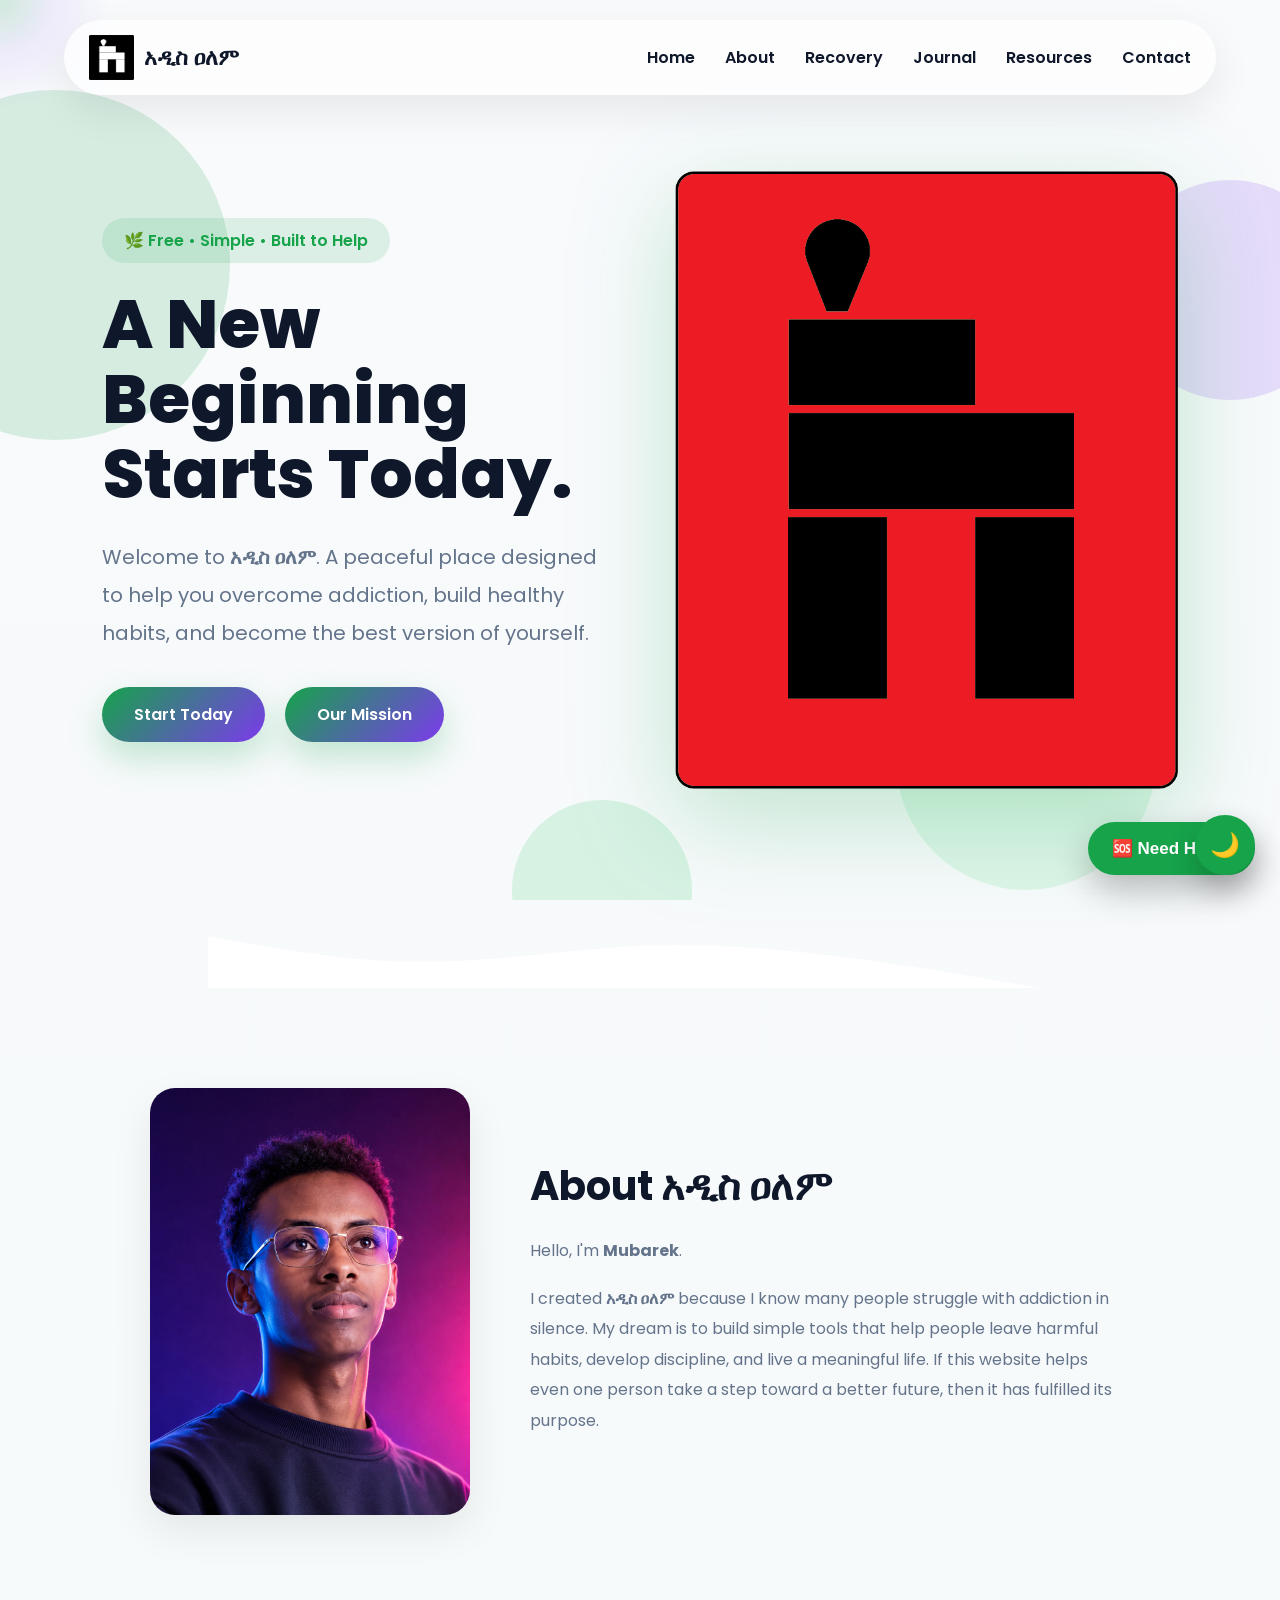
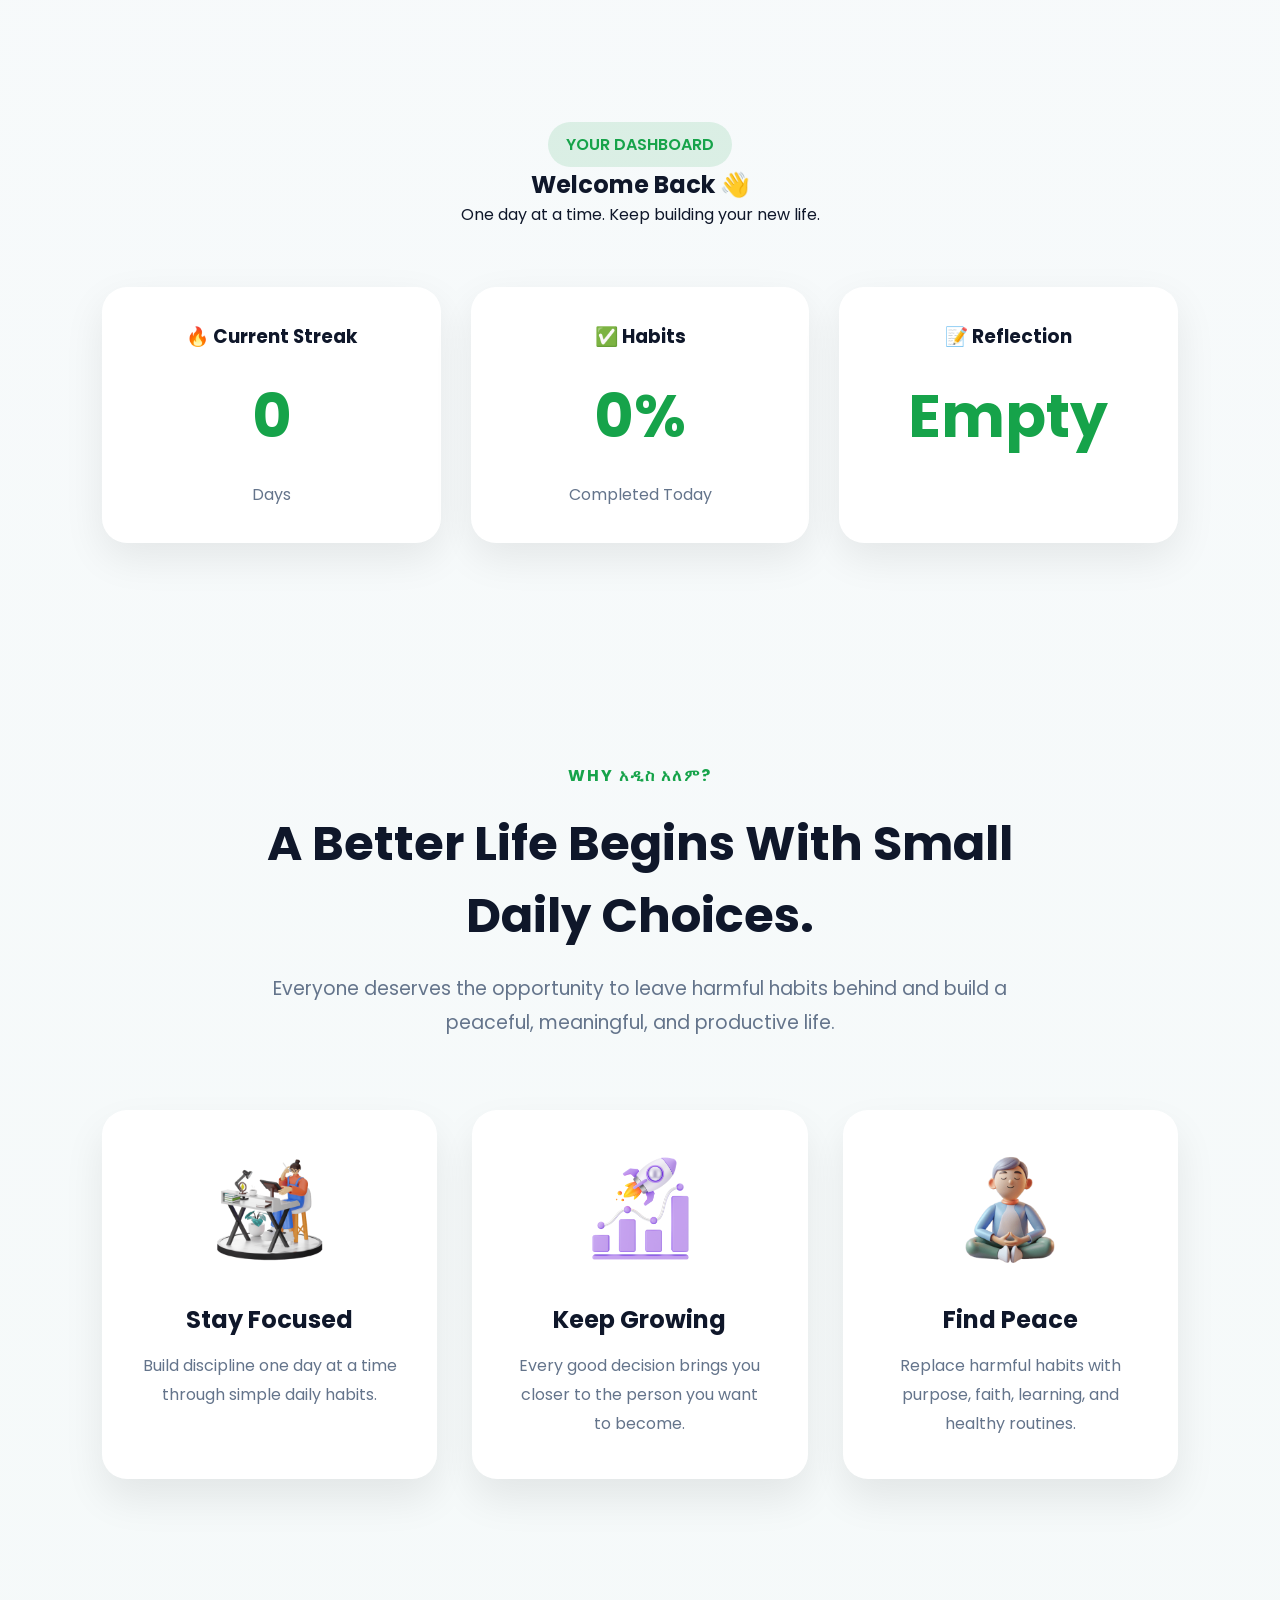
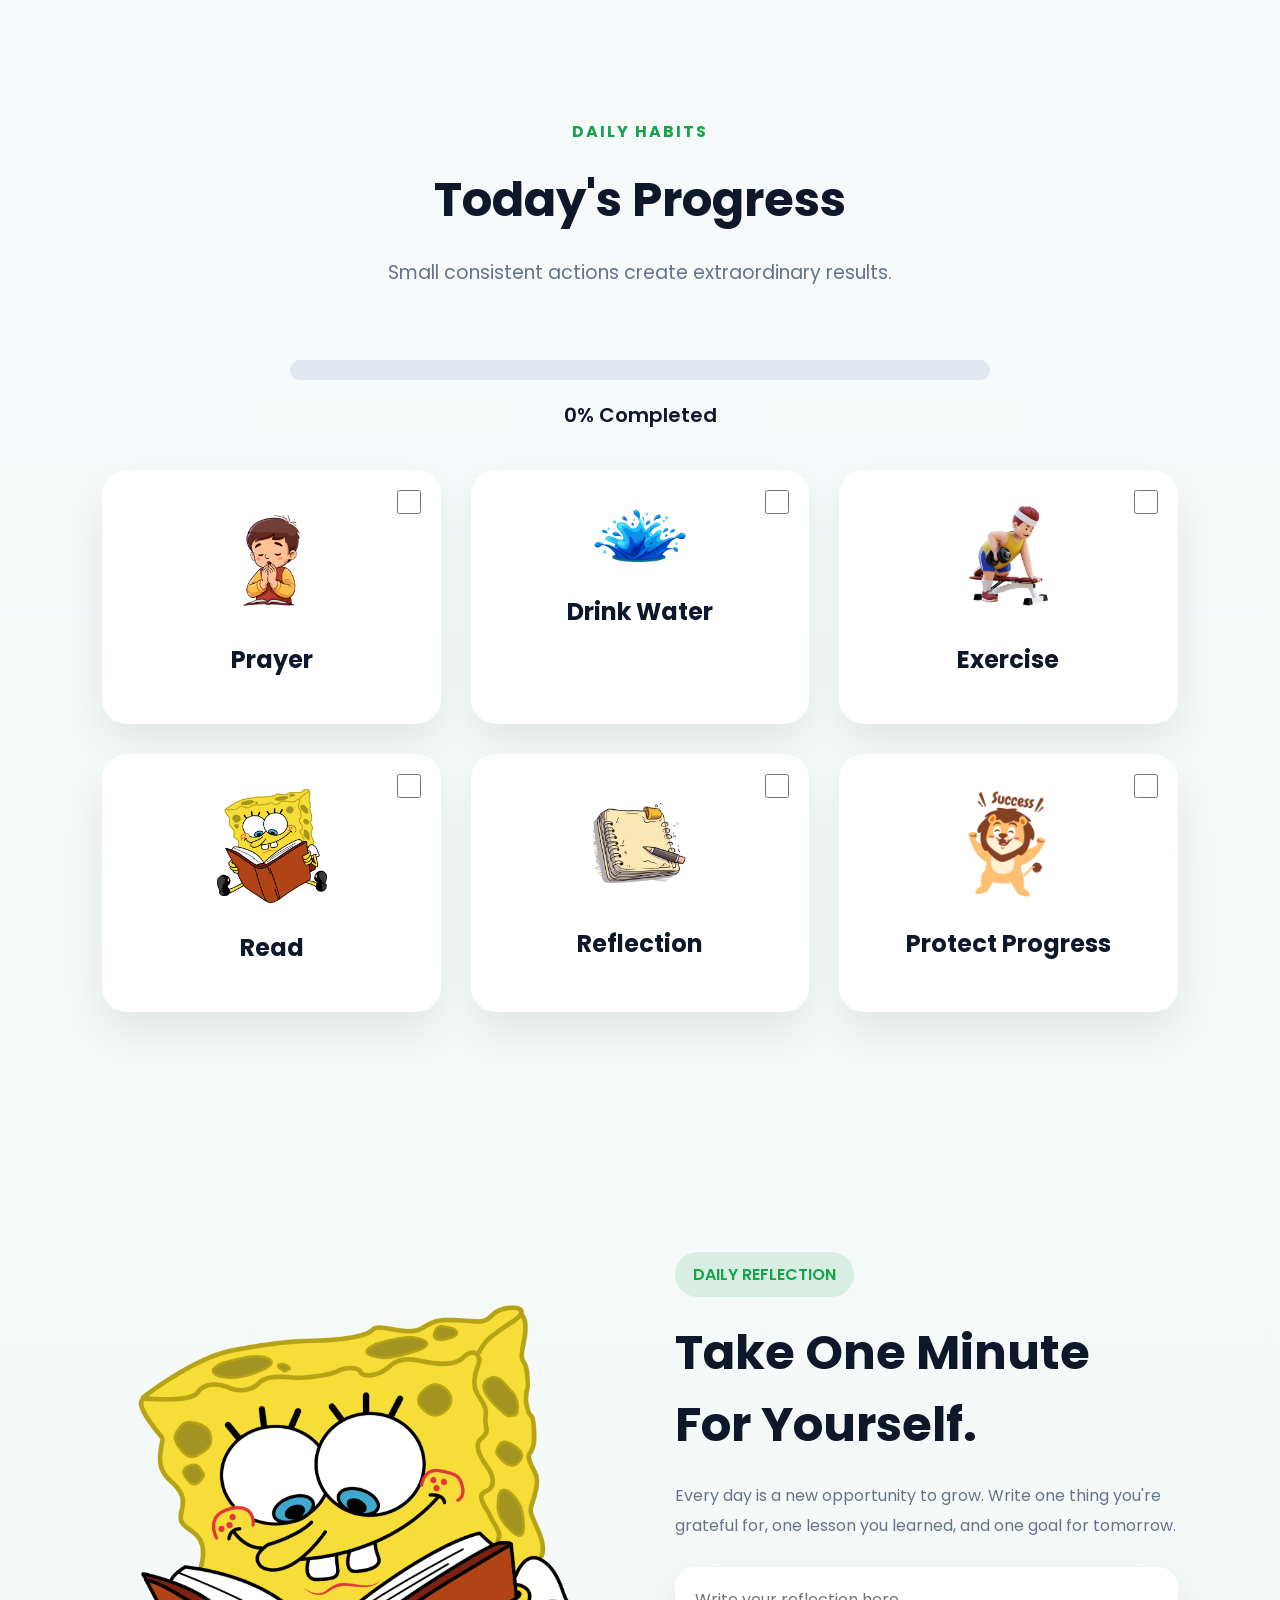
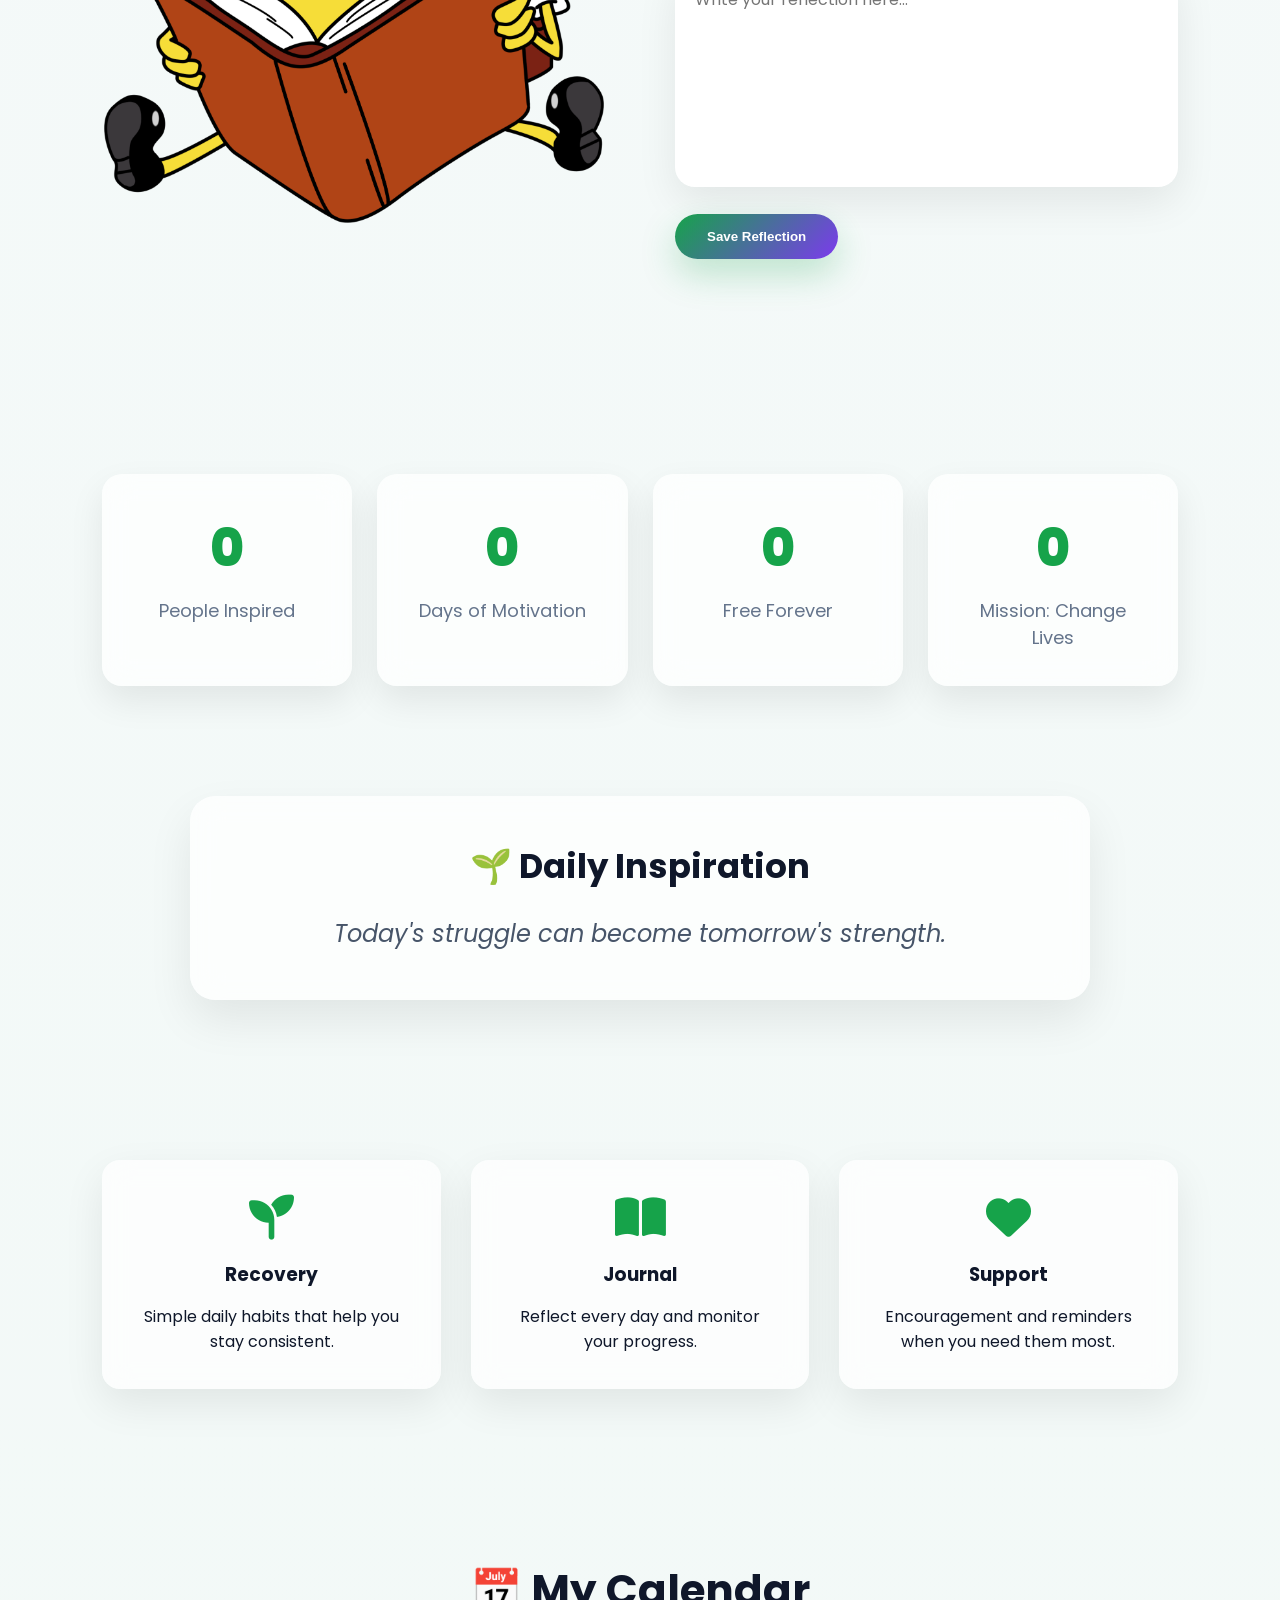
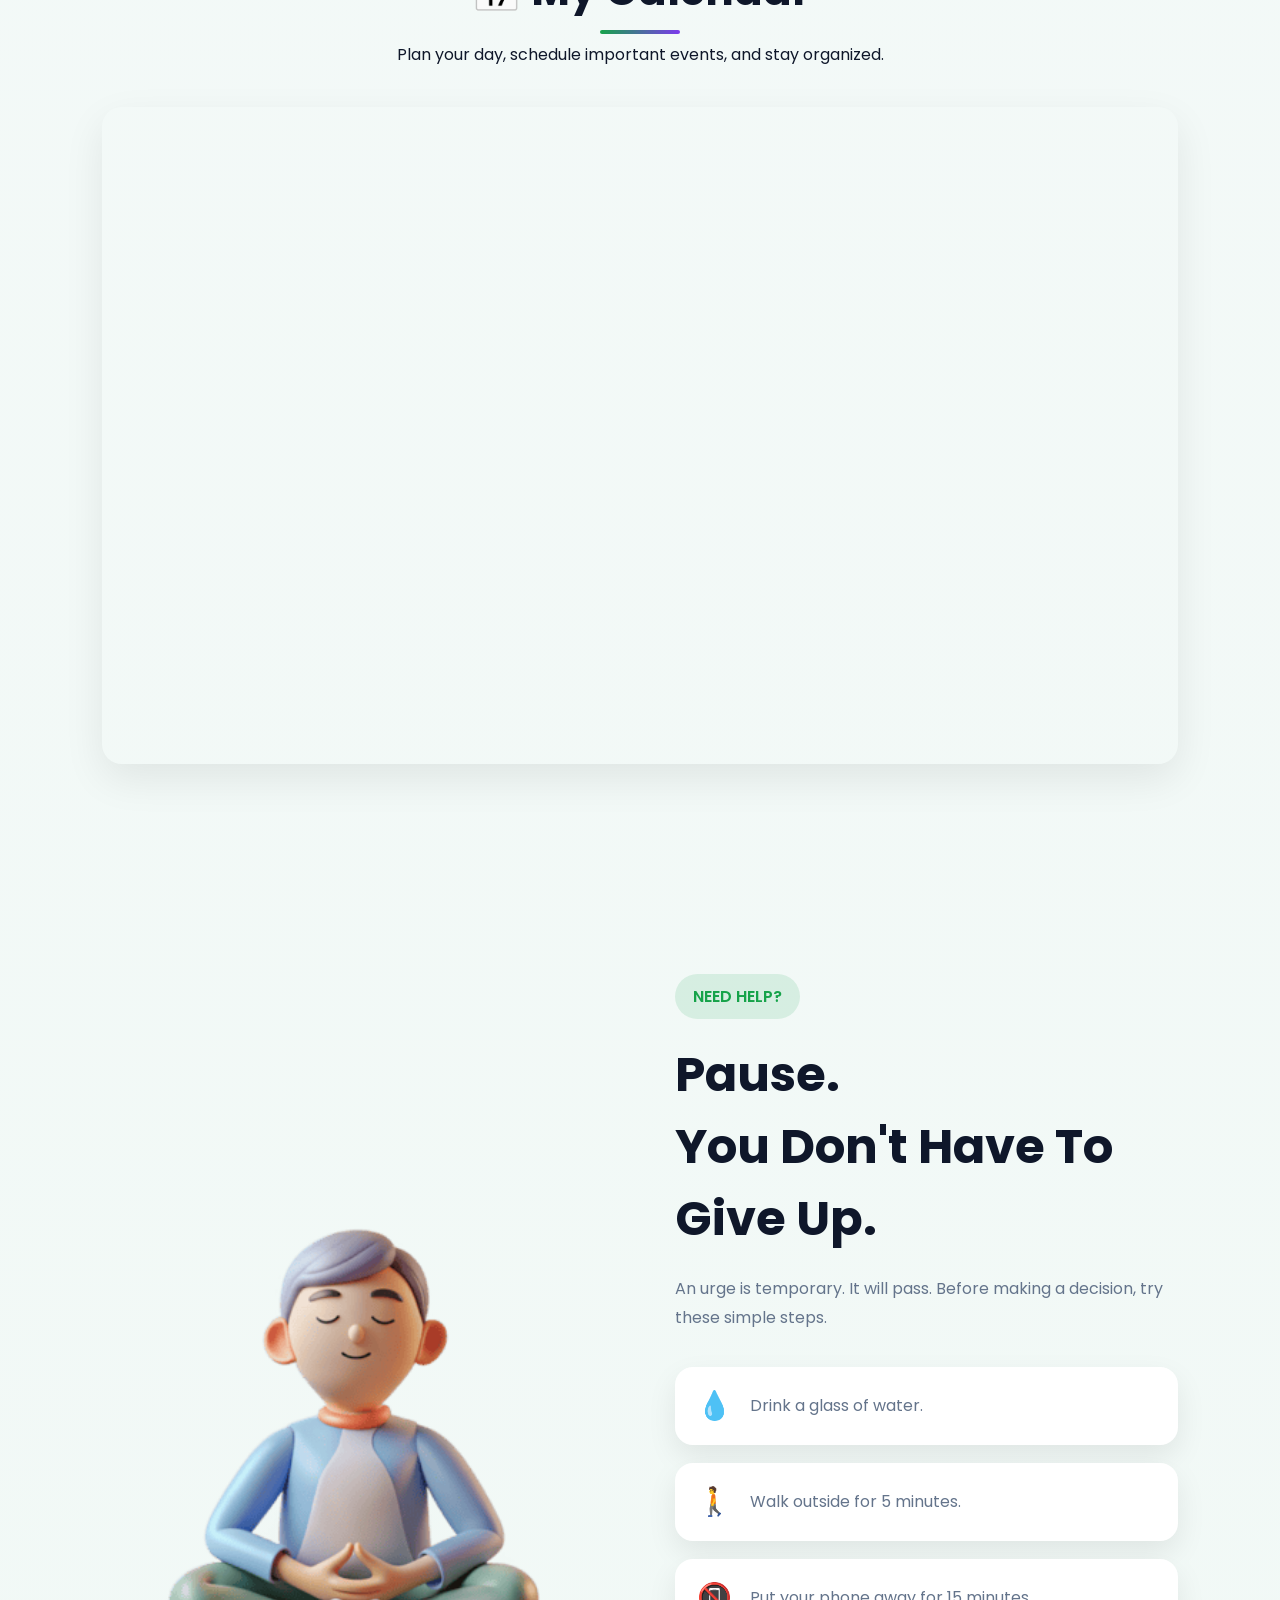
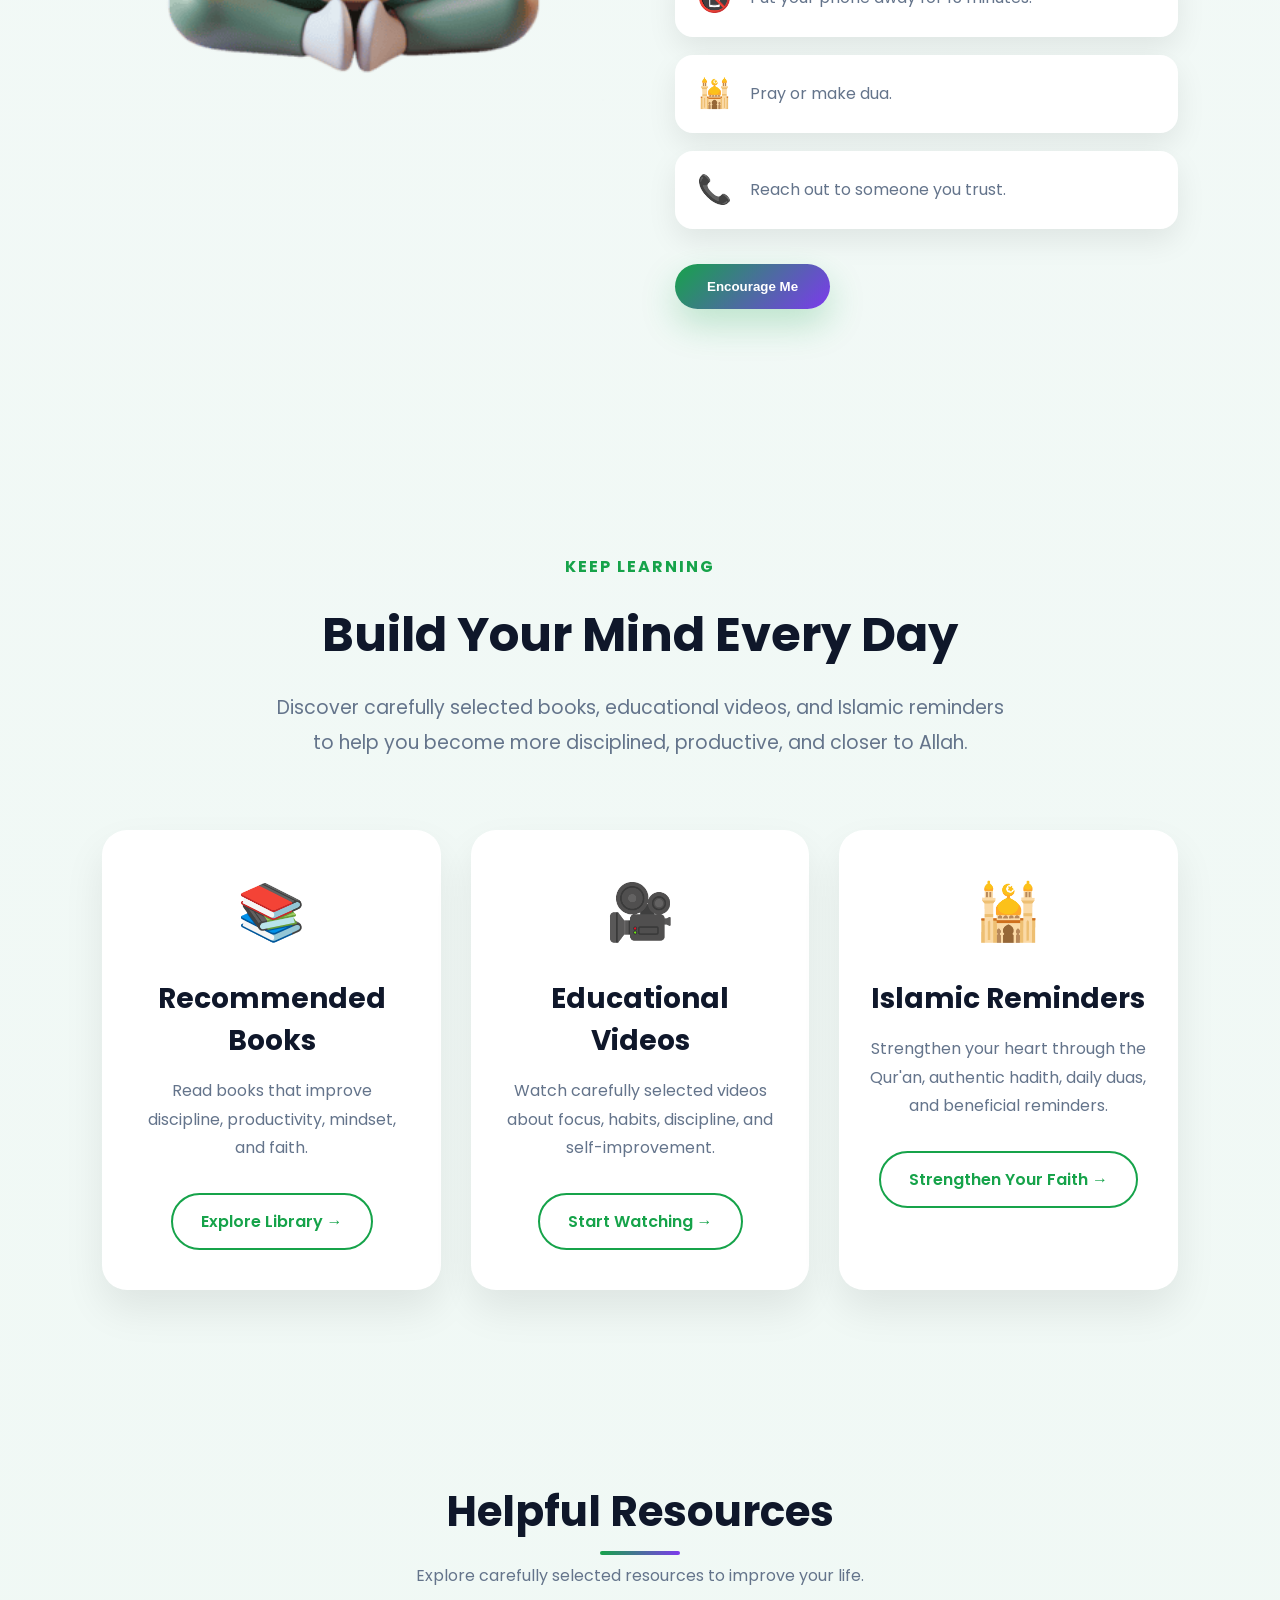
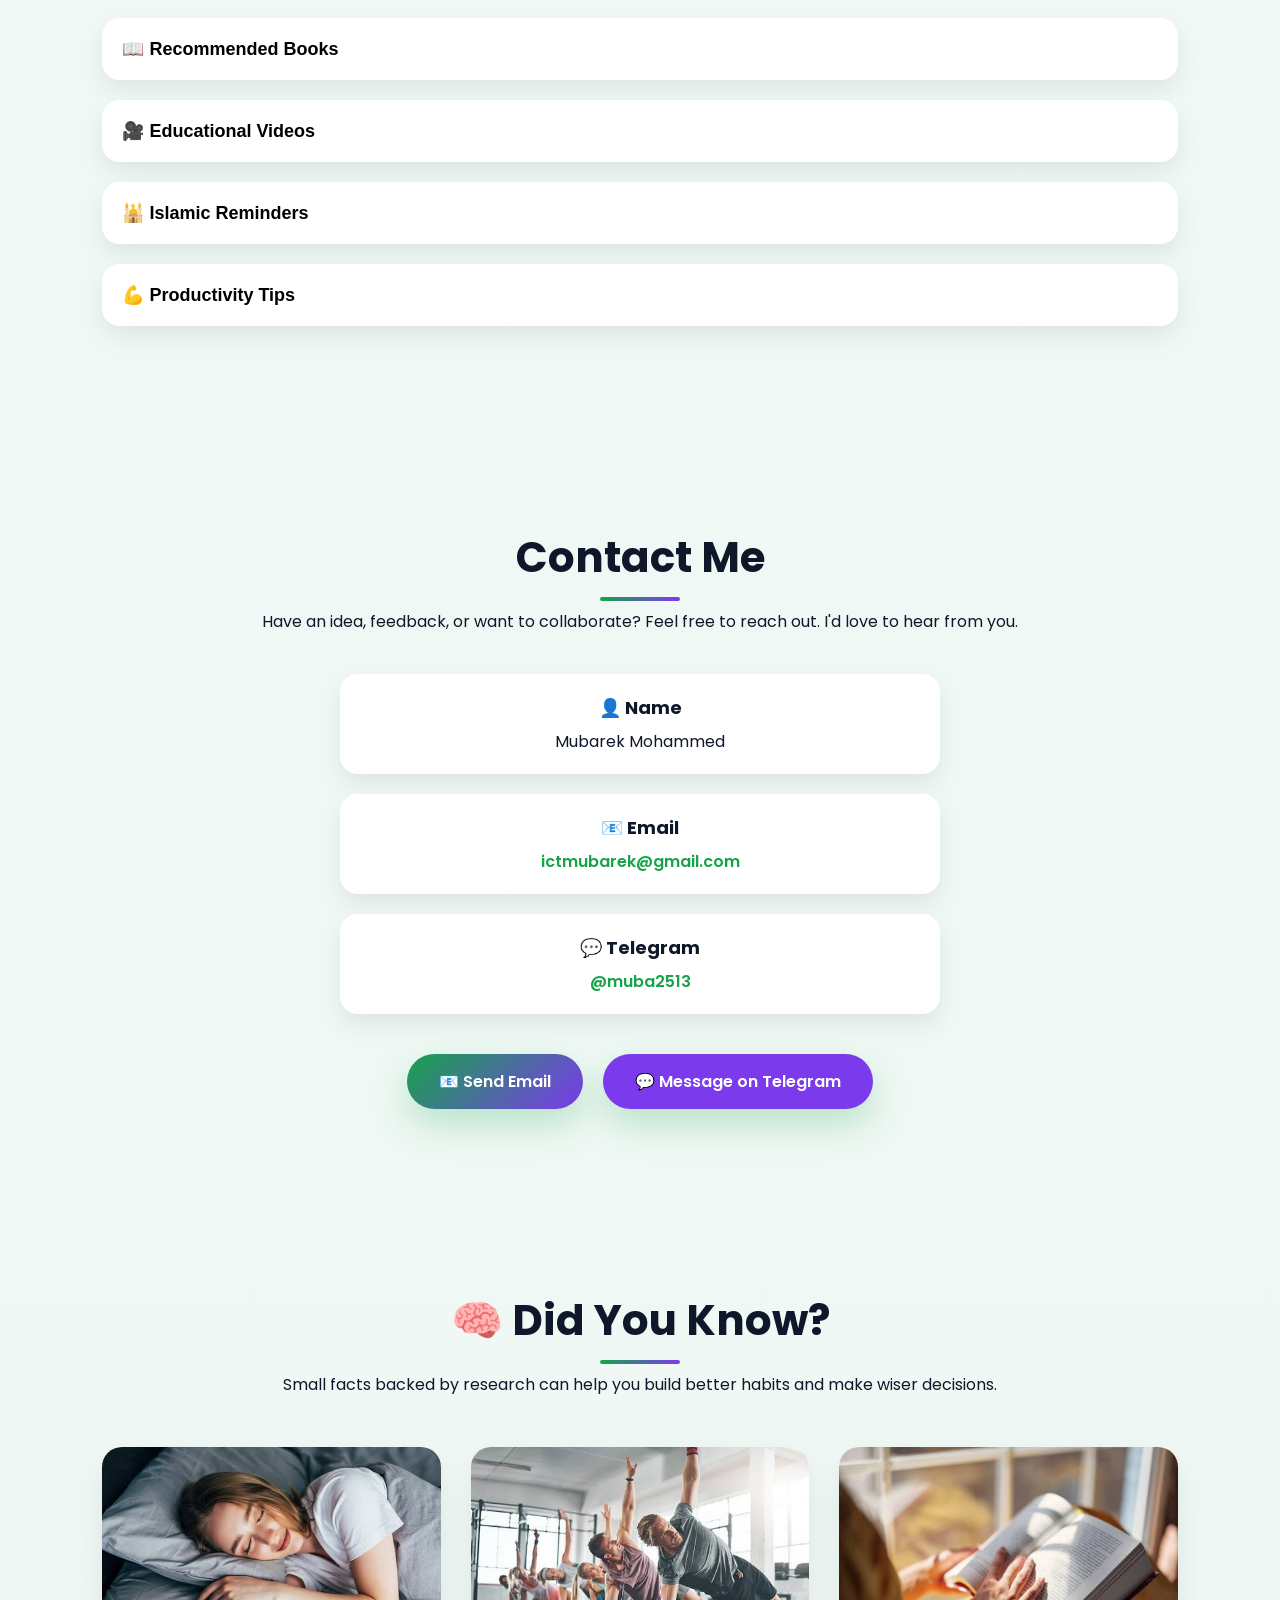
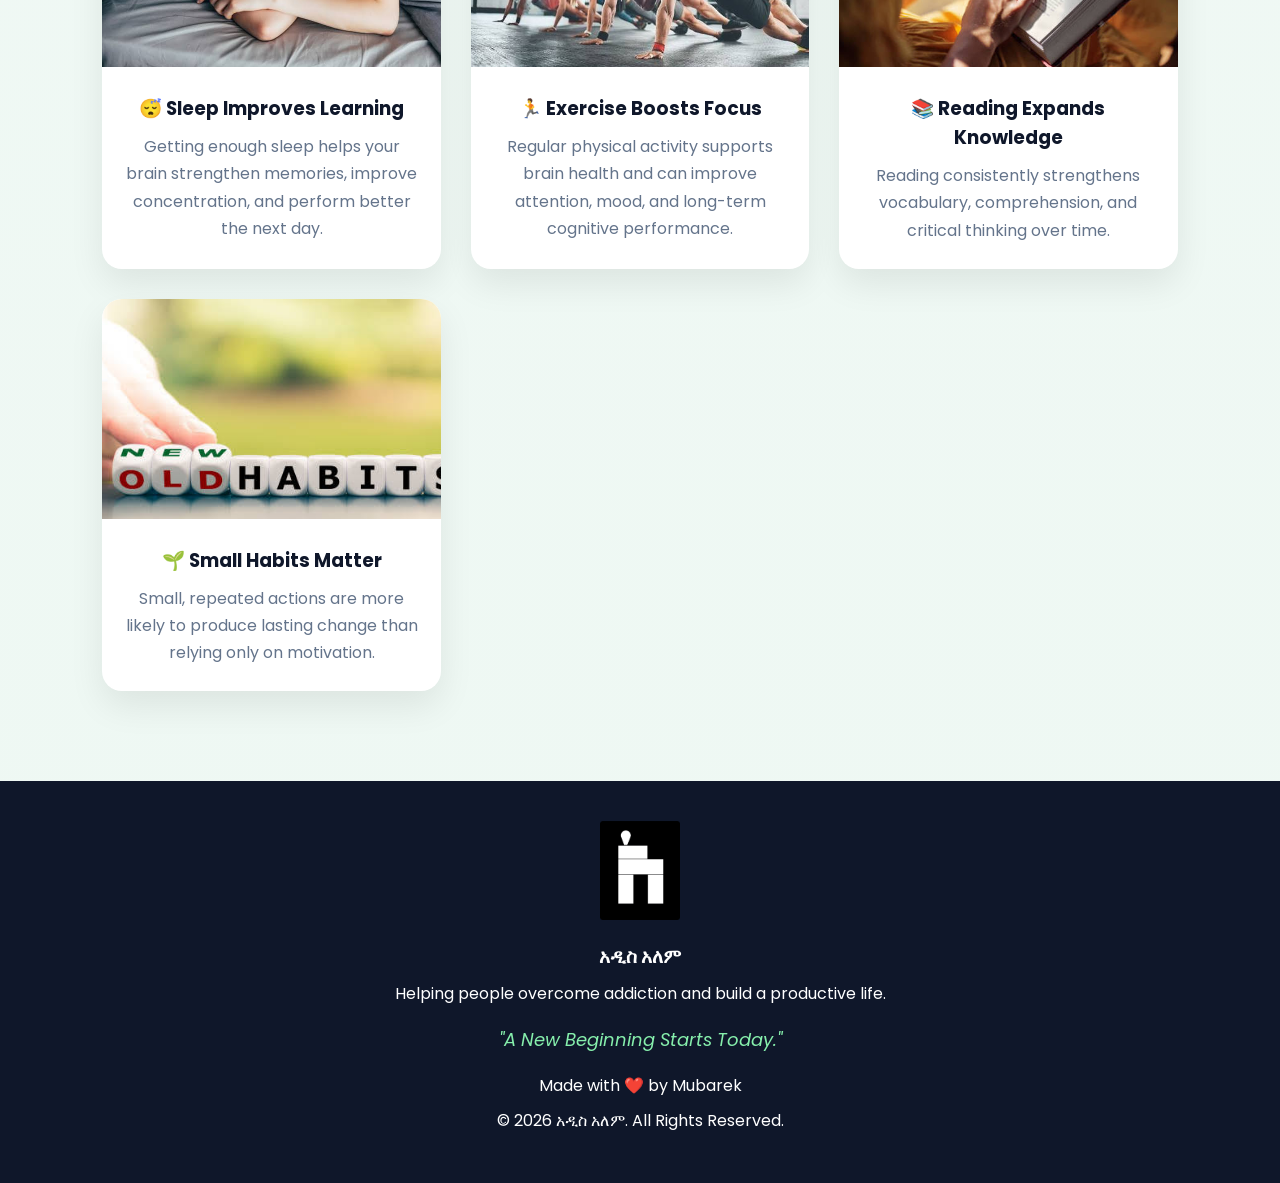
==== index.html @ cff98160 "Add files via upload" ====
<!DOCTYPE html>
<html lang="en">

<head>

    <meta charset="UTF-8">

    <meta name="viewport" content="width=device-width, initial-scale=1.0">

    <title>አዲስ ዐለም | Break Free. Live Productively.</title>

    <meta name="description" content="A free platform helping people overcome addiction and build a productive life.">

    <link rel="icon" href="images/logo.png">

    <link rel="preconnect" href="https://fonts.googleapis.com">

    <link rel="preconnect" href="https://fonts.gstatic.com" crossorigin>

    <link href="https://fonts.googleapis.com/css2?family=Poppins:wght@300;400;500;600;700;800&display=swap" rel="stylesheet">

    <link rel="stylesheet" href="https://cdnjs.cloudflare.com/ajax/libs/font-awesome/6.7.1/css/all.min.css">

    <link rel="stylesheet" href="css/style.css">

</head>
<!-- Background Animation -->
<div id="progress-bar"></div>
<div class="background">

    <span></span>
    <span></span>
    <span></span>
    <span></span>
    <span></span>

</div>
<div class="cursor-glow"></div>
<body>

<!--================ NAVIGATION ================-->

<header>

   <nav class="navbar">

    <div class="logo">

        <img src="images/logo.png" alt="Logo">

        <span>አዲስ ዐለም</span>

    </div>

    <ul class="nav-links">

        <li><a href="#home">Home</a></li>

        <li><a href="#about">About</a></li>
       

        <li><a href="#recovery">Recovery</a></li>

        <li><a href="#journal">Journal</a></li>

        <li><a href="#resources">Resources</a></li>

        <li><a href="#contact">Contact</a></li>

    </ul>

    <div class="menu-toggle">

        <span></span>
        <span></span>
        <span></span>

    </div>

</nav>

</header>

<!--================ HERO ================-->

<section class="hero" id="home">

    <div class="hero-content">

        <div class="hero-text">

            <span class="hero-badge">
                🌿 Free • Simple • Built to Help
            </span>

            <h1>
                A New Beginning
                <br>
                Starts Today.
            </h1>

            <p>

                Welcome to <strong>አዲስ ዐለም</strong>.

                A peaceful place designed to help you overcome addiction,
                build healthy habits, and become the best version of yourself.

            </p>

            <div class="hero-buttons">

                <a href="#recovery" class="btn">

                    Start Today

                </a>

                <a href="#about" class="btn secondary">

                    Our Mission

                </a>
                

            </div>

        </div>

        <div class="hero-image">

            <img src="images/hero.png" alt="Recovery Illustration">

        </div>

    </div>

</section>
<div class="wave-divider">

<svg viewBox="0 0 1440 150" xmlns="http://www.w3.org/2000/svg">

<path fill="#ffffff"

d="M0,64L60,74.7C120,85,240,107,360,106.7C480,107,600,85,720,80C840,75,960,85,1080,101.3C1200,117,1320,139,1380,149.3L1440,160L1440,160L1380,160C1320,160,1200,160,1080,160C960,160,840,160,720,160C600,160,480,160,360,160C240,160,120,160,60,160L0,160Z">

</path>

</svg>

</div>
<!--================ ABOUT ================-->

<section id="about" class="about">

    <div class="about-image">

        <img src="images/mubarek.png" alt="Mubarek">

    </div>

    <div class="about-content">

        

        <h2>About አዲስ ዐለም</h2>

<p>

Hello, I'm <strong>Mubarek</strong>.

</p>

<p>

I created <strong>አዲስ ዐለም</strong> because I know many people struggle with addiction in silence.

My dream is to build simple tools that help people leave harmful habits, develop discipline, and live a meaningful life.

If this website helps even one person take a step toward a better future, then it has fulfilled its purpose.

</p>
    </div>

</section>

<!--================ DASHBOARD ================-->

<section class="dashboard" id="dashboard">

    <div class="dashboard-header">

        <span class="section-badge">

            YOUR DASHBOARD

        </span>

        <h2>

            Welcome Back 👋

        </h2>

        <p>

            One day at a time.
            Keep building your new life.

        </p>

    </div>

    <div class="dashboard-grid">

        <div class="dashboard-card">

            <h3>🔥 Current Streak</h3>

            <h1 id="streakCount">0</h1>

            <p>Days</p>

        </div>

        <div class="dashboard-card">

            <h3>✅ Habits</h3>

            <h1 id="habitPercent">0%</h1>

            <p>Completed Today</p>

        </div>

        <div class="dashboard-card">

            <h3>📝 Reflection</h3>

            <h1 id="reflectionStatus">

                Empty

            </h1>

        </div>

       

    </div>

</section>
<!--================ WHY ADIS ALEM ================-->

<section class="mission" id="mission">

    <div class="section-title">

        <span>WHY አዲስ አለም?</span>

        <h2>
            A Better Life Begins With
            Small Daily Choices.
        </h2>

        <p>

            Everyone deserves the opportunity to leave harmful habits behind
            and build a peaceful, meaningful, and productive life.

        </p>

    </div>

    <div class="mission-grid">

        <div class="mission-card">

            <img src="images/focus.png" alt="Focus">

            <h3>Stay Focused</h3>

            <p>

                Build discipline one day at a time through simple daily habits.

            </p>

        </div>

        <div class="mission-card">

            <img src="images/growth.png" alt="Growth">

            <h3>Keep Growing</h3>

            <p>

                Every good decision brings you closer to the person you want to become.

            </p>

        </div>

        <div class="mission-card">

            <img src="images/peace.png" alt="Peace">

            <h3>Find Peace</h3>

            <p>

                Replace harmful habits with purpose, faith, learning, and healthy routines.

            </p>

        </div>

    </div>

</section>
<!--================ DAILY HABITS ================-->

<section class="wins" id="recovery">

    <div class="section-title">

        <span>DAILY HABITS</span>

        <h2>Today's Progress</h2>

        <p>

            Small consistent actions create extraordinary results.

        </p>

    </div>

    <div class="progress-container">

        <div class="progress-bar">

            <div id="progressFill"></div>

        </div>

        <p id="progressText">

            0% Completed

        </p>

    </div>

    <div class="wins-grid">

        <div class="win-card">
            <input class="habit" type="checkbox">
            <img src="images/pray.png">
            <h3>Prayer</h3>
        </div>

        <div class="win-card">
            <input class="habit" type="checkbox">
            <img src="images/water.png">
            <h3>Drink Water</h3>
        </div>

        <div class="win-card">
            <input class="habit" type="checkbox">
            <img src="images/exercise.png">
            <h3>Exercise</h3>
        </div>

        <div class="win-card">
            <input class="habit" type="checkbox">
            <img src="images/read.png">
            <h3>Read</h3>
        </div>

        <div class="win-card">
            <input class="habit" type="checkbox">
            <img src="images/journal.png">
            <h3>Reflection</h3>
        </div>

        <div class="win-card">
            <input class="habit" type="checkbox">
            <img src="images/success.png">
            <h3>Protect Progress</h3>
        </div>

    </div>

</section>
<!--================ DAILY REFLECTION ================-->

<section class="reflection" id="journal">

    <div class="reflection-left">

        <img src="images/reflection.png" alt="Reflection">

    </div>

    <div class="reflection-right">

        <span class="section-badge">
            DAILY REFLECTION
        </span>

        <h2>

            Take One Minute
            <br>
            For Yourself.

        </h2>

        <p>

            Every day is a new opportunity to grow.
            Write one thing you're grateful for,
            one lesson you learned,
            and one goal for tomorrow.

        </p>

        <textarea
        id="journalText"
        placeholder="Write your reflection here..."></textarea>

        <button class="btn" id="saveReflection">

            Save Reflection

        </button>

        <p id="journalStatus"></p>

    </div>

</section>
<!--================ STATISTICS ================-->

<section class="stats">

    <div class="stat-box">

        <h2 class="counter" data-target="1000">0</h2>

        <p>People Inspired</p>

    </div>

    <div class="stat-box">

        <h2 class="counter" data-target="365">0</h2>

        <p>Days of Motivation</p>

    </div>

    <div class="stat-box">

        <h2 class="counter" data-target="100">0</h2>

        <p>Free Forever</p>

    </div>

    <div class="stat-box">

        <h2 class="counter" data-target="1">0</h2>

        <p>Mission: Change Lives</p>

    </div>

</section>
<!--================ FEATURES ================-->
<!--================ INSPIRATION ================-->

<section class="quote-section">

    <div class="quote-box">

        <h2>🌱 Daily Inspiration</h2>

        <p id="daily-quote">

            Every small step today creates a stronger tomorrow.

        </p>

    </div>

</section>

<section class="features">

    <div class="card">

        <i class="fa-solid fa-seedling"></i>

        <h3>Recovery</h3>

        <p>

            Simple daily habits that help you stay consistent.

        </p>

    </div>

    <div class="card">

        <i class="fa-solid fa-book-open"></i>

        <h3>Journal</h3>

        <p>

            Reflect every day and monitor your progress.

        </p>

    </div>

    <div class="card">

        <i class="fa-solid fa-heart"></i>

        <h3>Support</h3>

        <p>

            Encouragement and reminders when you need them most.

        </p>

    </div>

</section>



<!--================ CALENDAR ================-->

<section id="calendar" class="simple-section">

    <h2>📅 My Calendar</h2>

    <p>
        Plan your day, schedule important events, and stay organized.
    </p>

    <div class="calendar-container">

        <iframe
            src="https://calendar.google.com/calendar/embed?src=en.ethiopian%23holiday%40group.v.calendar.google.com&ctz=Africa%2FAddis_Ababa"
            style="border:0"
            width="100%"
            height="600"
            frameborder="0"
            scrolling="no">
        </iframe>

    </div>

</section>

<!--================ NEED HELP ================-->

<section class="help-section" id="emergency">

    <div class="help-image">

        <img src="images/help.png" alt="Need Help">

    </div>

    <div class="help-content">

        <span class="section-badge">
            NEED HELP?
        </span>

        <h2>
            Pause.
            <br>
            You Don't Have To Give Up.
        </h2>

        <p>

            An urge is temporary. It will pass.
            Before making a decision, try these simple steps.

        </p>

        <div class="help-steps">

            <div class="help-item">
                <span>💧</span>
                <p>Drink a glass of water.</p>
            </div>

            <div class="help-item">
                <span>🚶</span>
                <p>Walk outside for 5 minutes.</p>
            </div>

            <div class="help-item">
                <span>📵</span>
                <p>Put your phone away for 15 minutes.</p>
            </div>

            <div class="help-item">
                <span>🕌</span>
                <p>Pray or make dua.</p>
            </div>

            <div class="help-item">
                <span>📞</span>
                <p>Reach out to someone you trust.</p>
            </div>

        </div>

        <button class="btn" id="motivateBtn">

            Encourage Me

        </button>

        <p id="motivationText"></p>

    </div>

</section>

<!-- ================= RESOURCES ================= -->

<section class="resources">

    <div class="section-title">

        <span>KEEP LEARNING</span>

        <h2>Build Your Mind Every Day</h2>

        <p>
            Discover carefully selected books, educational videos, and Islamic reminders to help you become more disciplined, productive, and closer to Allah.
        </p>

    </div>

    <div class="resource-grid">

        <!-- Books -->

        <div class="resource-card">

            <div class="resource-icon">
                📚
            </div>

            <h3>Recommended Books</h3>

            <p>
                Read books that improve discipline, productivity, mindset, and faith.
            </p>

            <a href="books.html" class="resource-btn">

                Explore Library →

            </a>

        </div>

        <!-- Videos -->

        <div class="resource-card">

            <div class="resource-icon">
                🎥
            </div>

            <h3>Educational Videos</h3>

            <p>
                Watch carefully selected videos about focus, habits, discipline, and self-improvement.
            </p>

            <a href="videos.html" class="resource-btn">

                Start Watching →

            </a>

        </div>

        <!-- Islam -->

        <div class="resource-card">

            <div class="resource-icon">
                🕌
            </div>

            <h3>Islamic Reminders</h3>

            <p>
                Strengthen your heart through the Qur'an, authentic hadith, daily duas, and beneficial reminders.
            </p>

            <a href="islam.html" class="resource-btn">

                Strengthen Your Faith →

            </a>

        </div>

    </div>

</section>
<!--================ RESOURCES ================-->

<section id="resources" class="simple-section">

    <h2>Helpful Resources</h2>

    <p class="resource-subtitle">
        Explore carefully selected resources to improve your life.
    </p>

    <div class="resource-item">

        <button class="resource-toggle">
            📖 Recommended Books
        </button>

        <div class="resource-content">

            <a href="https://jamesclear.com/atomic-habits" target="_blank">Atomic Habits</a>

            <a href="https://www.calnewport.com/books/deep-work/" target="_blank">Deep Work</a>

            <a href="https://www.thecompoundeffect.com/" target="_blank">The Compound Effect</a>

            <a href="https://www.harrishouse.org/books/the-psychology-of-money" target="_blank">The Psychology of Money</a>

        </div>

    </div>

    <div class="resource-item">

        <button class="resource-toggle">
            🎥 Educational Videos
        </button>

        <div class="resource-content">

            <a href="https://www.youtube.com/results?search_query=stop+procrastinating" target="_blank">Stop Procrastinating</a>

            <a href="https://www.youtube.com/results?search_query=deep+work" target="_blank">Deep Work</a>

            <a href="https://www.youtube.com/results?search_query=dopamine+detox" target="_blank">Dopamine Detox</a>

            <a href="https://www.youtube.com/results?search_query=self+discipline" target="_blank">Self Discipline</a>

        </div>

    </div>

    <div class="resource-item">

        <button class="resource-toggle">
            🕌 Islamic Reminders
        </button>

        <div class="resource-content">

            <a href="https://quran.com/" target="_blank">Read the Qur'an</a>

            <a href="https://sunnah.com/" target="_blank">Authentic Hadith</a>

            <a href="https://lifewithallah.com/" target="_blank">Morning & Evening Adhkar</a>

            <a href="https://duas.com/" target="_blank">Daily Duas</a>

        </div>

    </div>

    <div class="resource-item">

        <button class="resource-toggle">
            💪 Productivity Tips
        </button>

        <div class="resource-content">

            <p>✅ Complete your hardest task first.</p>

            <p>✅ Turn off unnecessary notifications.</p>

            <p>✅ Read at least 10 pages every day.</p>

            <p>✅ Review your goals every evening.</p>

        </div>

    </div>

</section>

<!--================ CONTACT ================-->

<section id="contact" class="simple-section">

    <h2>Contact Me</h2>

    <p>
        Have an idea, feedback, or want to collaborate? Feel free to reach out. I'd love to hear from you.
    </p>

    <div class="contact-info">

        <div class="contact-item">
            <strong>👤 Name</strong>
            <p>Mubarek Mohammed</p>
        </div>

        <div class="contact-item">
            <strong>📧 Email</strong>
            <p>
                <a href="mailto:ictmubarek@gmail.com">
                    ictmubarek@gmail.com
                </a>
            </p>
        </div>

        <div class="contact-item">
            <strong>💬 Telegram</strong>
            <p>
                <a href="https://t.me/muba2513" target="_blank">
                    @muba2513
                </a>
            </p>
        </div>

    </div>

    <div class="contact-buttons">

        <a href="mailto:ictmubarek@gmail.com" class="btn">
            📧 Send Email
        </a>

        <a href="https://t.me/muba2513" target="_blank" class="btn secondary-btn">
            💬 Message on Telegram
        </a>

    </div>

</section>
<!--================ DID YOU KNOW ================-->

<section id="research" class="simple-section">

    <h2>🧠 Did You Know?</h2>

    <p class="section-subtitle">
        Small facts backed by research can help you build better habits and make wiser decisions.
    </p>

    <div class="research-grid">

        <div class="research-card">

            <img src="images/research/sleep.jpg" alt="Sleep">

            <h3>😴 Sleep Improves Learning</h3>

            <p>
                Getting enough sleep helps your brain strengthen memories, improve concentration, and perform better the next day.
            </p>

        </div>

        <div class="research-card">

            <img src="images/research/exercise.jpg" alt="Exercise">

            <h3>🏃 Exercise Boosts Focus</h3>

            <p>
                Regular physical activity supports brain health and can improve attention, mood, and long-term cognitive performance.
            </p>

        </div>

        <div class="research-card">

            <img src="images/research/reading.jpg" alt="Reading">

            <h3>📚 Reading Expands Knowledge</h3>

            <p>
                Reading consistently strengthens vocabulary, comprehension, and critical thinking over time.
            </p>

        </div>

        <div class="research-card">

            <img src="images/research/habits.jpg" alt="Habits">

            <h3>🌱 Small Habits Matter</h3>

            <p>
                Small, repeated actions are more likely to produce lasting change than relying only on motivation.
            </p>

        </div>

    </div>

</section>

<!--================ FOOTER ================-->

<footer>

    <img src="images/logo.png" class="footer-logo" alt="Logo">

    <h3>አዲስ አለም</h3>

    <p>

        Helping people overcome addiction and build a productive life.

    </p>

    <p class="footer-mission">

        "A New Beginning Starts Today."

    </p>

    <p>

        Made with ❤️ by Mubarek

    </p>

    <p>

        © 2026 አዲስ አለም. All Rights Reserved.

    </p>

</footer>
<script src="js/app.js"></script>
<!--================ EMERGENCY BUTTON ================-->

<button id="helpButton" class="help-button">

🆘 Need Help?

</button>

<!--================ EMERGENCY MODAL ================-->

<div id="helpModal" class="help-modal">

    <div class="help-box">

        <button id="closeHelp" class="close-help">

            &times;

        </button>

        <h2>

            🌿 Stay Calm

        </h2>

        <p>

            This feeling is temporary.
            You are stronger than this moment.

        </p>

        <h3 id="countdown">

            60

        </h3>

        <p>

            Take slow, deep breaths.

        </p>

        <div class="help-actions">

            <div>

                💧 Drink a glass of water

            </div>

            <div>

                🚶 Walk for 5 minutes

            </div>

            <div>

                🙏 Pray or make dua

            </div>

            <div>

                📖 Read a few verses of the Qur'an

            </div>

            <div>

                📵 Put your phone away

            </div>

        </div>

        <button id="startBreathing" class="btn">

            Start Breathing

        </button>

    </div>

</div>
</body>

</html>
---- css/style.css ----
/*==============================
GOOGLE FONT
==============================*/
@import url('https://fonts.googleapis.com/css2?family=Poppins:wght@300;400;500;600;700;800&display=swap');

/*==============================
ROOT
==============================*/

:root{

--primary:#16a34a;
--secondary:#7c3aed;
--dark:#0f172a;
--light:#f8fafc;
--white:#ffffff;
--gray:#64748b;

--glass:rgba(255,255,255,.65);

--shadow:0 15px 40px rgba(0,0,0,.08);

--radius:18px;

}

/*==============================
RESET
==============================*/

*{

margin:0;
padding:0;
box-sizing:border-box;

}

html{

scroll-behavior:smooth;

}

body{

font-family:'Poppins',sans-serif;

background:linear-gradient(180deg,#f8fafc,#eef8f3);

color:var(--dark);

overflow-x:hidden;

}

/*==============================
NAVBAR
==============================*/

header{

position:fixed;

top:20px;

left:0;

width:100%;

display:flex;

justify-content:center;

z-index:1000;

}

.navbar{

width:90%;

max-width:1200px;

display:flex;

justify-content:space-between;

align-items:center;

padding:15px 25px;

background:var(--glass);

backdrop-filter:blur(20px);

border-radius:50px;

box-shadow:var(--shadow);

}

.logo{

display:flex;

align-items:center;

gap:10px;

font-size:22px;

font-weight:700;

}

.logo img{

width:45px;

height:45px;

}

.nav-links{

display:flex;

gap:30px;

list-style:none;

}

.nav-links a{

text-decoration:none;

color:var(--dark);

font-weight:600;

transition:.3s;

}

.nav-links a:hover{

color:var(--primary);

}

.btn{

display:inline-block;

padding:14px 28px;

border-radius:50px;

background:var(--primary);

color:white;

text-decoration:none;

font-weight:600;

transition:.3s;

cursor:pointer;

border:none;

}

.btn:hover{

transform:translateY(-4px);

background:#15803d;

}

.secondary{

background:var(--secondary);

}

.secondary:hover{

background:#6d28d9;

}

.emergency-btn{

background:#dc2626;

}

.emergency-btn:hover{

background:#b91c1c;

}

/*==============================
HERO
==============================*/

.hero{

min-height:100vh;

display:flex;

align-items:center;

justify-content:space-between;

padding:120px 8% 60px;

gap:60px;

}

.hero-text{

flex:1;

}

.hero-text h1{

font-size:60px;

line-height:1.2;

margin-bottom:25px;

}

.hero-text p{

font-size:19px;

line-height:1.8;

color:var(--gray);

margin-bottom:35px;

}

.hero-buttons{

display:flex;

gap:20px;

flex-wrap:wrap;

}

.hero-image{

flex:1;

text-align:center;

}

.hero-image img{

width:100%;

max-width:520px;

animation:float 4s ease-in-out infinite;

}

/*==============================
FEATURES
==============================*/

.features{

display:grid;

grid-template-columns:repeat(auto-fit,minmax(250px,1fr));

gap:30px;

padding:80px 8%;

}

.card{

background:rgba(255,255,255,.7);

backdrop-filter:blur(15px);

padding:35px;

border-radius:var(--radius);

text-align:center;

box-shadow:var(--shadow);

transition:.35s;

}

.card:hover{

transform:translateY(-10px);

}

.card i{

font-size:45px;

color:var(--primary);

margin-bottom:20px;

}

.card h3{

margin-bottom:15px;

}

/*==============================
ABOUT
==============================*/

.about{

display:flex;

align-items:center;

justify-content:center;

gap:60px;

padding:100px 8%;

flex-wrap:wrap;

}

.about img{

width:320px;

border-radius:25px;

box-shadow:var(--shadow);

}

.about-content{

max-width:600px;

}

.about-content h2{

font-size:40px;

margin-bottom:20px;

}

.about-content p{

line-height:1.9;

margin-bottom:18px;

color:var(--gray);

}

/*==============================
SECTIONS
==============================*/

.simple-section{

padding:90px 8%;

text-align:center;

}

.simple-section h2{

font-size:40px;

margin-bottom:30px;

}

.checklist{

display:grid;

gap:18px;

max-width:500px;

margin:auto;

text-align:left;

}

.checklist label{

padding:18px;

background:white;

border-radius:15px;

box-shadow:var(--shadow);

cursor:pointer;

transition:.3s;

}

.checklist label:hover{

transform:translateX(10px);

}

textarea{

width:100%;

max-width:700px;

height:220px;

padding:20px;

border:none;

border-radius:20px;

box-shadow:var(--shadow);

font-size:16px;

font-family:Poppins;

resize:none;

margin-bottom:25px;

}

/*==============================
EMERGENCY
==============================*/

.emergency{

padding:100px 8%;

background:#dc2626;

color:white;

text-align:center;

}

.emergency h2{

font-size:45px;

margin-bottom:20px;

}

.emergency p{

font-size:20px;

line-height:2;

max-width:700px;

margin:0 auto 30px;

}

/*==============================
RESOURCES
==============================*/

.simple-section ul{

list-style:none;

max-width:500px;

margin:auto;

}

.simple-section li{

background:white;

margin:15px 0;

padding:18px;

border-radius:15px;

box-shadow:var(--shadow);

}

/*==============================
FOOTER
==============================*/

footer{

padding:40px;

text-align:center;

background:#0f172a;

color:white;

}

footer p{

margin:10px 0;

}

/*==============================
ANIMATIONS
==============================*/

@keyframes float{

0%{

transform:translateY(0);

}

50%{

transform:translateY(-18px);

}

100%{

transform:translateY(0);

}

}

/*==============================
SCROLL ANIMATION
==============================*/

.card,
.about,
.simple-section,
.hero-image{

opacity:0;

transform:translateY(60px);

transition:1s;

}

.show{

opacity:1;

transform:translateY(0);

}

/*==============================
RESPONSIVE
==============================*/

@media(max-width:900px){

.hero{

flex-direction:column;

text-align:center;

}

.hero-text h1{

font-size:42px;

}

.nav-links{

display:none;

}

.about{

text-align:center;

}

}

@media(max-width:600px){

.hero-text h1{

font-size:34px;

}

.simple-section h2{

font-size:30px;

}

.btn{

width:100%;

}

.hero-buttons{

justify-content:center;

}

}
/*==============================
DARK MODE
==============================*/

.theme-btn{

position:fixed;

right:25px;

bottom:25px;

width:60px;

height:60px;

border:none;

border-radius:50%;

background:#16a34a;

color:white;

font-size:24px;

cursor:pointer;

box-shadow:0 15px 30px rgba(0,0,0,.2);

z-index:999;

transition:.3s;

}

.theme-btn:hover{

transform:scale(1.1);

}

body.dark{

background:#0f172a;

color:white;

}

body.dark .navbar,

body.dark .card,

body.dark .checklist label,

body.dark textarea,

body.dark .simple-section li{

background:#1e293b;

color:white;

}

body.dark .hero-text p,

body.dark .about-content p{

color:#cbd5e1;

}
/*==============================
ANIMATED BACKGROUND
==============================*/

.background{

position:fixed;

top:0;

left:0;

width:100%;

height:100%;

overflow:hidden;

z-index:-1;

}

.background span{

position:absolute;

display:block;

border-radius:50%;

animation:floatCircle 20s linear infinite;

opacity:.15;

}

.background span:nth-child(1){

width:350px;
height:350px;

background:#16a34a;

left:-120px;

top:10%;

animation-duration:28s;

}

.background span:nth-child(2){

width:220px;
height:220px;

background:#7c3aed;

right:-60px;

top:20%;

animation-duration:18s;

}

.background span:nth-child(3){

width:180px;
height:180px;

background:#22c55e;

left:40%;

bottom:-80px;

animation-duration:22s;

}

.background span:nth-child(4){

width:120px;
height:120px;

background:#9333ea;

right:30%;

bottom:15%;

animation-duration:16s;

}

.background span:nth-child(5){

width:260px;
height:260px;

background:#4ade80;

left:70%;

top:70%;

animation-duration:30s;

}

@keyframes floatCircle{

0%{

transform:translateY(0) rotate(0deg);

}

50%{

transform:translateY(-40px) rotate(180deg);

}

100%{

transform:translateY(0) rotate(360deg);

}

}
.hero-image img{

width:100%;

max-width:520px;

filter:drop-shadow(0 25px 50px rgba(22,163,74,.25));

animation:

float 4s ease-in-out infinite,

pulse 3s ease-in-out infinite;

}
@keyframes pulse{

0%{

transform:scale(1);

}

50%{

transform:scale(1.03);

}

100%{

transform:scale(1);

}

}
.btn{

display:inline-flex;

align-items:center;

justify-content:center;

padding:15px 32px;

border-radius:999px;

background:linear-gradient(135deg,#16a34a,#7c3aed);

color:white;

font-weight:600;

text-decoration:none;

transition:.35s;

border:none;

cursor:pointer;

box-shadow:0 15px 35px rgba(22,163,74,.25);

}

.btn:hover{

transform:translateY(-6px);

box-shadow:0 25px 50px rgba(22,163,74,.35);

}
.simple-section h2{

font-size:42px;

margin-bottom:20px;

position:relative;

display:inline-block;

}

.simple-section h2::after{

content:"";

position:absolute;

left:50%;

transform:translateX(-50%);

bottom:-12px;

width:80px;

height:4px;

background:linear-gradient(to right,#16a34a,#7c3aed);

border-radius:20px;

}
/*==============================
HERO TAG
==============================*/

/*==============================
HERO
==============================*/

.hero{

min-height:100vh;

display:flex;

align-items:center;

justify-content:center;

padding:140px 8% 80px;

}

.hero-content{

display:grid;

grid-template-columns:1fr 1fr;

align-items:center;

gap:70px;

max-width:1300px;

width:100%;

}

.hero-text h1{

font-size:68px;

font-weight:800;

line-height:1.1;

margin:25px 0;

}

.hero-text p{

font-size:20px;

line-height:1.9;

color:#64748b;

margin-bottom:35px;

max-width:600px;

}

.hero-badge{

display:inline-block;

padding:10px 22px;

border-radius:50px;

background:rgba(22,163,74,.12);

color:#16a34a;

font-weight:600;

}

.hero-buttons{

display:flex;

gap:20px;

flex-wrap:wrap;

}

.hero-image{

display:flex;

justify-content:center;

align-items:center;

position:relative;

}

.hero-image img{

width:100%;

max-width:560px;

animation:float 5s ease-in-out infinite;

filter:drop-shadow(0 30px 50px rgba(22,163,74,.25));

}

@media(max-width:900px){

.hero-content{

grid-template-columns:1fr;

text-align:center;

}

.hero-text p{

margin:auto auto 35px;

}

.hero-buttons{

justify-content:center;

}

.hero-text h1{

font-size:46px;

}

}
/*==============================
STATISTICS
==============================*/

.stats{

padding:70px 8%;

display:grid;

grid-template-columns:repeat(auto-fit,minmax(220px,1fr));

gap:25px;

}

.stat-box{

background:rgba(255,255,255,.75);

backdrop-filter:blur(15px);

padding:35px;

border-radius:20px;

text-align:center;

box-shadow:0 15px 35px rgba(0,0,0,.08);

transition:.35s;

}

.stat-box:hover{

transform:translateY(-10px);

}

.stat-box h2{

font-size:52px;

color:#16a34a;

margin-bottom:10px;

font-weight:800;

}

.stat-box p{

font-size:18px;

color:#64748b;

}
/*==============================
SCROLL PROGRESS
==============================*/

#progress-bar{

position:fixed;

top:0;

left:0;

height:5px;

width:0;

background:linear-gradient(to right,#16a34a,#7c3aed);

z-index:9999;

transition:.1s;

}
/*==============================
MOBILE MENU
==============================*/

.menu-toggle{

display:none;

flex-direction:column;

cursor:pointer;

gap:6px;

}

.menu-toggle span{

width:30px;

height:3px;

background:#16a34a;

border-radius:20px;

transition:.4s;

}

@media(max-width:900px){

.menu-toggle{

display:flex;

}

.nav-links{

position:fixed;

top:0;

right:-100%;

width:280px;

height:100vh;

background:rgba(255,255,255,.95);

backdrop-filter:blur(20px);

display:flex;

flex-direction:column;

justify-content:center;

align-items:center;

gap:30px;

transition:.4s;

box-shadow:-10px 0 40px rgba(0,0,0,.15);

}

.nav-links.active{

right:0;

}

.nav-links a{

font-size:20px;

}

body.dark .nav-links{

background:#1e293b;

}

}
/*==============================
CURSOR GLOW
==============================*/

.cursor-glow{

position:fixed;

width:220px;

height:220px;

border-radius:50%;

background:radial-gradient(circle,
rgba(22,163,74,.18),
rgba(124,58,237,.08),
transparent 70%);

pointer-events:none;

transform:translate(-50%,-50%);

z-index:-1;

transition:transform .08s linear;

}
/*==============================
DAILY QUOTE
==============================*/

.quote-section{

padding:40px 8% 80px;

}

.quote-box{

max-width:900px;

margin:auto;

padding:45px;

text-align:center;

background:rgba(255,255,255,.75);

backdrop-filter:blur(15px);

border-radius:25px;

box-shadow:0 20px 45px rgba(0,0,0,.08);

}

.quote-box h2{

margin-bottom:20px;

font-size:34px;

}

.quote-box p{

font-size:24px;

line-height:1.8;

font-style:italic;

color:#475569;

}

body.dark .quote-box{

background:#1e293b;

}

body.dark .quote-box p{

color:#e2e8f0;

}
.footer-logo{

width:80px;

margin-bottom:15px;

}

.footer-mission{

margin:20px 0;

font-size:18px;

font-style:italic;

color:#86efac;

}
/*==============================
WAVE DIVIDER
==============================*/

.wave-divider{

line-height:0;

margin-top:-2px;

}

.wave-divider svg{

display:block;

width:100%;

height:90px;

}
/*==============================
FLOATING ICONS
==============================*/

.floating-icons{

position:absolute;

top:0;

left:0;

width:100%;

height:100%;

pointer-events:none;

}

.floating-icons span{

position:absolute;

font-size:32px;

animation:floatIcon 8s infinite ease-in-out;

}

.floating-icons span:nth-child(1){

top:20%;

left:10%;

}

.floating-icons span:nth-child(2){

top:65%;

left:85%;

animation-delay:2s;

}

.floating-icons span:nth-child(3){

top:15%;

left:75%;

animation-delay:4s;

}

.floating-icons span:nth-child(4){

top:75%;

left:20%;

animation-delay:6s;

}

@keyframes floatIcon{

0%{

transform:translateY(0) rotate(0deg);

opacity:.3;

}

50%{

transform:translateY(-25px) rotate(10deg);

opacity:1;

}

100%{

transform:translateY(0);

opacity:.3;

}

}
/*==============================
MISSION
==============================*/

.mission{

padding:120px 8%;

}

.section-title{

text-align:center;

max-width:750px;

margin:auto;

margin-bottom:70px;

}

.section-title span{

color:#16a34a;

font-weight:700;

letter-spacing:2px;

}

.section-title h2{

font-size:48px;

margin:20px 0;

}

.section-title p{

font-size:19px;

line-height:1.8;

color:#64748b;

}

.mission-grid{

display:grid;

grid-template-columns:repeat(auto-fit,minmax(280px,1fr));

gap:35px;

}

.mission-card{

background:white;

padding:40px;

border-radius:25px;

text-align:center;

box-shadow:0 20px 40px rgba(0,0,0,.08);

transition:.35s;

}

.mission-card:hover{

transform:translateY(-12px);

}

.mission-card img{

width:120px;

margin-bottom:25px;

animation:float 5s infinite ease-in-out;

}

.mission-card h3{

margin-bottom:15px;

font-size:24px;

}

.mission-card p{

color:#64748b;

line-height:1.8;

}

body.dark .mission-card{

background:#1e293b;

}
/*==============================
TODAY'S SMALL WINS
==============================*/

.wins{

padding:120px 8%;

}

.wins-grid{

display:grid;

grid-template-columns:repeat(auto-fit,minmax(260px,1fr));

gap:30px;

}

.win-card{

position:relative;

background:white;

padding:35px;

border-radius:25px;

text-align:center;

box-shadow:0 20px 40px rgba(0,0,0,.08);

transition:.35s;

overflow:hidden;

}

.win-card:hover{

transform:translateY(-10px);

}

.win-card input{

position:absolute;

top:20px;

right:20px;

width:24px;

height:24px;

cursor:pointer;

accent-color:#16a34a;

}

.win-card img{

width:110px;

margin-bottom:20px;

animation:float 5s ease-in-out infinite;

}

.win-card h3{

margin-bottom:12px;

font-size:24px;

}

.win-card p{

line-height:1.8;

color:#64748b;

}

body.dark .win-card{

background:#1e293b;

}

body.dark .win-card p{

color:#cbd5e1;

}
/*==============================
REFLECTION
==============================*/

.reflection{

padding:120px 8%;

display:grid;

grid-template-columns:1fr 1fr;

gap:70px;

align-items:center;

}

.reflection-left{

text-align:center;

}

.reflection-left img{

width:100%;

max-width:500px;

animation:float 5s infinite ease-in-out;

}

.reflection-right h2{

font-size:48px;

margin:20px 0;

}

.reflection-right p{

color:#64748b;

line-height:1.9;

margin-bottom:25px;

}

.section-badge{

display:inline-block;

padding:10px 18px;

border-radius:50px;

background:rgba(22,163,74,.12);

color:#16a34a;

font-weight:600;

}

#journalText{

width:100%;

height:220px;

padding:20px;

border:none;

border-radius:20px;

background:white;

box-shadow:0 15px 40px rgba(0,0,0,.08);

font-size:16px;

font-family:Poppins;

margin-bottom:20px;

resize:none;

}

#journalStatus{

margin-top:20px;

font-weight:600;

color:#16a34a;

}

body.dark #journalText{

background:#1e293b;

color:white;

}

@media(max-width:900px){

.reflection{

grid-template-columns:1fr;

text-align:center;

}

}
/*==============================
NEED HELP
==============================*/

.help-section{

padding:120px 8%;

display:grid;

grid-template-columns:1fr 1fr;

gap:70px;

align-items:center;

}

.help-image{

text-align:center;

}

.help-image img{

width:100%;

max-width:500px;

animation:float 5s infinite ease-in-out;

}

.help-content h2{

font-size:48px;

margin:20px 0;

}

.help-content p{

line-height:1.8;

color:#64748b;

}

.help-steps{

margin:35px 0;

display:flex;

flex-direction:column;

gap:18px;

}

.help-item{

display:flex;

align-items:center;

gap:18px;

padding:18px 22px;

background:white;

border-radius:18px;

box-shadow:0 12px 30px rgba(0,0,0,.08);

transition:.3s;

}

.help-item:hover{

transform:translateX(10px);

}

.help-item span{

font-size:28px;

}

#motivationText{

margin-top:25px;

font-size:18px;

font-weight:600;

color:#16a34a;

}

body.dark .help-item{

background:#1e293b;

}

body.dark .help-content p{

color:#cbd5e1;

}

@media(max-width:900px){

.help-section{

grid-template-columns:1fr;

text-align:center;

}

}
/*==============================
KEEP LEARNING
==============================*/

.learning{

padding:120px 8%;

}

.learning-grid{

display:grid;

grid-template-columns:repeat(auto-fit,minmax(320px,1fr));

gap:35px;

margin-top:60px;

}

.learning-card{

background:white;

border-radius:25px;

padding:35px;

text-align:center;

box-shadow:0 15px 40px rgba(0,0,0,.08);

transition:.35s;

}

.learning-card:hover{

transform:translateY(-12px);

}

.learning-card img{

width:120px;

margin-bottom:25px;

animation:float 5s infinite ease-in-out;

}

.learning-card h3{

margin-bottom:15px;

font-size:26px;

}

.learning-card p{

color:#64748b;

line-height:1.8;

margin-bottom:25px;

}

.small-btn{

padding:12px 26px;

}

body.dark .learning-card{

background:#1e293b;

}

body.dark .learning-card p{

color:#cbd5e1;

}
/*==============================
PROGRESS BAR
==============================*/

.progress-container{

max-width:700px;

margin:40px auto;

text-align:center;

}

.progress-bar{

height:20px;

background:#e2e8f0;

border-radius:50px;

overflow:hidden;

margin-bottom:20px;

}

#progressFill{

height:100%;

width:0%;

background:linear-gradient(90deg,#16a34a,#7c3aed);

transition:.5s;

border-radius:50px;

}

#progressText{

font-size:20px;

font-weight:600;

}
/*==============================
DASHBOARD
==============================*/

.dashboard{

padding:100px 8%;

}

.dashboard-header{

text-align:center;

margin-bottom:60px;

}

.dashboard-grid{

display:grid;

grid-template-columns:repeat(auto-fit,minmax(260px,1fr));

gap:30px;

}

.dashboard-card{

background:white;

padding:35px;

border-radius:25px;

text-align:center;

box-shadow:0 15px 40px rgba(0,0,0,.08);

transition:.35s;

}

.dashboard-card:hover{

transform:translateY(-10px);

}

.dashboard-card h1{

font-size:60px;

margin:20px 0;

color:#16a34a;

}

.dashboard-card p{

color:#64748b;

line-height:1.7;

}

body.dark .dashboard-card{

background:#1e293b;

}

body.dark .dashboard-card p{

color:#cbd5e1;

}
/*==============================
JOURNAL PAGE
==============================*/

.journal-page{

padding:140px 8%;

display:flex;

justify-content:center;

}

.journal-card{

background:white;

padding:50px;

border-radius:25px;

box-shadow:0 20px 45px rgba(0,0,0,.08);

max-width:850px;

width:100%;

}

.journal-card h1{

text-align:center;

margin-bottom:10px;

}

#todayDate{

text-align:center;

color:#64748b;

margin-bottom:35px;

}

.journal-card label{

display:block;

margin:25px 0 10px;

font-weight:600;

}

.journal-card textarea{

width:100%;

height:140px;

}

.moods{

display:flex;

justify-content:center;

gap:15px;

margin:25px 0;

}

.mood{

width:60px;

height:60px;

font-size:28px;

border:none;

border-radius:50%;

background:#f1f5f9;

cursor:pointer;

transition:.3s;

}

.mood:hover{

transform:scale(1.1);

}

.selected{

background:#16a34a;

color:white;

}

#savedMessage{

margin-top:20px;

text-align:center;

font-weight:600;

color:#16a34a;

}

body.dark .journal-card{

background:#1e293b;

}
/*==============================
EMERGENCY BUTTON
==============================*/

.help-button{

position:fixed;

right:25px;

bottom:25px;

padding:16px 24px;

border:none;

border-radius:50px;

background:#16a34a;

color:white;

font-size:17px;

font-weight:600;

cursor:pointer;

box-shadow:0 15px 35px rgba(0,0,0,.25);

z-index:999;

transition:.3s;

}

.help-button:hover{

transform:scale(1.08);

}

/*==============================
MODAL
==============================*/

.help-modal{

position:fixed;

top:0;

left:0;

width:100%;

height:100%;

display:none;

justify-content:center;

align-items:center;

background:rgba(0,0,0,.6);

backdrop-filter:blur(6px);

z-index:1000;

}

.help-box{

background:white;

width:90%;

max-width:650px;

padding:45px;

border-radius:30px;

text-align:center;

position:relative;

animation:popup .4s ease;

}

.close-help{

position:absolute;

right:20px;

top:20px;

font-size:35px;

background:none;

border:none;

cursor:pointer;

}

.help-box h2{

font-size:40px;

margin-bottom:20px;

}

.help-box p{

line-height:1.8;

margin-bottom:20px;

}

.help-actions{

display:grid;

gap:15px;

margin:30px 0;

}

.help-actions div{

padding:15px;

background:#f8fafc;

border-radius:15px;

}

#countdown{

font-size:70px;

color:#16a34a;

margin:25px 0;

}

@keyframes popup{

from{

transform:scale(.8);

opacity:0;

}

to{

transform:scale(1);

opacity:1;

}

}

body.dark .help-box{

background:#1e293b;

}

body.dark .help-actions div{

background:#334155;

}
/*======================================
            RESOURCES
=======================================*/

.resources{

padding:100px 8%;

}

.resource-grid{

display:grid;

grid-template-columns:repeat(auto-fit,minmax(320px,1fr));

gap:30px;

margin-top:60px;

}

.resource-card{

background:#fff;

padding:40px 30px;

border-radius:25px;

text-align:center;

box-shadow:0 20px 40px rgba(0,0,0,.08);

transition:.35s;

}

.resource-card:hover{

transform:translateY(-10px);

}

.resource-icon{

font-size:55px;

margin-bottom:25px;

}

.resource-card h3{

font-size:28px;

margin-bottom:15px;

}

.resource-card p{

color:#64748b;

line-height:1.8;

margin-bottom:30px;

}

.resource-btn{

display:inline-block;

padding:14px 28px;

border:2px solid #16a34a;

border-radius:50px;

text-decoration:none;

font-weight:600;

color:#16a34a;

transition:.3s;

}

.resource-btn:hover{

background:#16a34a;

color:white;

}
/*=========================
        BOOKS
==========================*/

.books-page{

padding:140px 8%;

}

.book-grid{

display:grid;

grid-template-columns:repeat(auto-fit,minmax(260px,1fr));

gap:35px;

margin-top:60px;

}

.book-card{

background:white;

border-radius:25px;

overflow:hidden;

text-align:center;

box-shadow:0 20px 40px rgba(0,0,0,.08);

transition:.35s;

}

.book-card:hover{

transform:translateY(-10px);

}

.book-card img{

width:100%;

height:360px;

object-fit:cover;

}

.book-card h3{

margin:20px 15px 10px;

}

.book-card p{

padding:0 20px;

color:#64748b;

line-height:1.7;

min-height:70px;

}

.book-card .btn{

margin:25px;

display:inline-block;

}
/*=========================
        VIDEOS
==========================*/

.videos-page{

padding:140px 8%;

}

.video-grid{

display:grid;

grid-template-columns:repeat(auto-fit,minmax(300px,1fr));

gap:35px;

margin-top:60px;

}

.video-card{

background:#fff;

border-radius:25px;

overflow:hidden;

text-align:center;

box-shadow:0 20px 40px rgba(0,0,0,.08);

transition:.35s;

}

.video-card:hover{

transform:translateY(-10px);

}

.video-card img{

width:100%;

height:220px;

object-fit:cover;

}

.video-card h3{

margin:20px;

}

.video-card p{

padding:0 20px;

line-height:1.7;

color:#64748b;

min-height:70px;

}

.video-card .btn{

margin:25px;

display:inline-block;

}
/*=========================
        ISLAM
==========================*/

.islam-page{

padding:140px 8%;

}

.islam-grid{

display:grid;

grid-template-columns:repeat(auto-fit,minmax(280px,1fr));

gap:30px;

margin-top:60px;

}

.islam-card{

background:white;

padding:35px;

border-radius:25px;

text-decoration:none;

color:inherit;

box-shadow:0 20px 40px rgba(0,0,0,.08);

transition:.35s;

display:block;

}

.islam-card:hover{

transform:translateY(-10px);

}

.islam-icon{

font-size:48px;

margin-bottom:20px;

}

.islam-card h3{

margin-bottom:15px;

}

.islam-card p{

line-height:1.7;

color:#64748b;

margin-bottom:25px;

}

.islam-card span{

color:#16a34a;

font-weight:700;

}
.resource-subtitle{

margin-bottom:30px;

color:#64748b;

}

.resource-item{

margin-bottom:20px;

background:white;

border-radius:18px;

overflow:hidden;

box-shadow:0 10px 25px rgba(0,0,0,.08);

}

.resource-toggle{

width:100%;

padding:20px;

font-size:18px;

font-weight:600;

background:white;

border:none;

cursor:pointer;

text-align:left;

transition:.3s;

}

.resource-toggle:hover{

background:#f3f4f6;

}

.resource-content{

display:none;

padding:20px;

background:#fafafa;

}

.resource-content a{

display:block;

padding:10px 0;

text-decoration:none;

color:#16a34a;

font-weight:600;

}

.resource-content p{

padding:8px 0;

color:#475569;

}
/*================ CONTACT ================*/

.contact-info{

max-width:600px;

margin:40px auto;

display:flex;

flex-direction:column;

gap:20px;

}

.contact-item{

background:#ffffff;

padding:20px;

border-radius:18px;

box-shadow:0 10px 25px rgba(0,0,0,.08);

}

.contact-item strong{

display:block;

margin-bottom:8px;

font-size:18px;

}

.contact-item a{

text-decoration:none;

color:#16a34a;

font-weight:600;

}

.contact-buttons{

display:flex;

justify-content:center;

gap:20px;

margin-top:30px;

flex-wrap:wrap;

}

.secondary-btn{

background:#7c3aed;

color:white;

}

.secondary-btn:hover{

opacity:.9;

}
/*================ CALENDAR ================*/

.calendar-container{

margin-top:40px;

border-radius:20px;

overflow:hidden;

box-shadow:0 15px 40px rgba(0,0,0,.08);

}

.calendar-container iframe{

width:100%;

height:650px;

border:none;

}
/*================ RESEARCH ================*/

.research-grid{

display:grid;

grid-template-columns:repeat(auto-fit,minmax(280px,1fr));

gap:30px;

margin-top:50px;

}

.research-card{

background:#fff;

border-radius:20px;

overflow:hidden;

box-shadow:0 15px 35px rgba(0,0,0,.08);

transition:.3s;

}

.research-card:hover{

transform:translateY(-8px);

}

.research-card img{

width:100%;

height:220px;

object-fit:cover;

}

.research-card h3{

padding:20px 20px 10px;

}

.research-card p{

padding:0 20px 25px;

line-height:1.7;

color:#64748b;

}
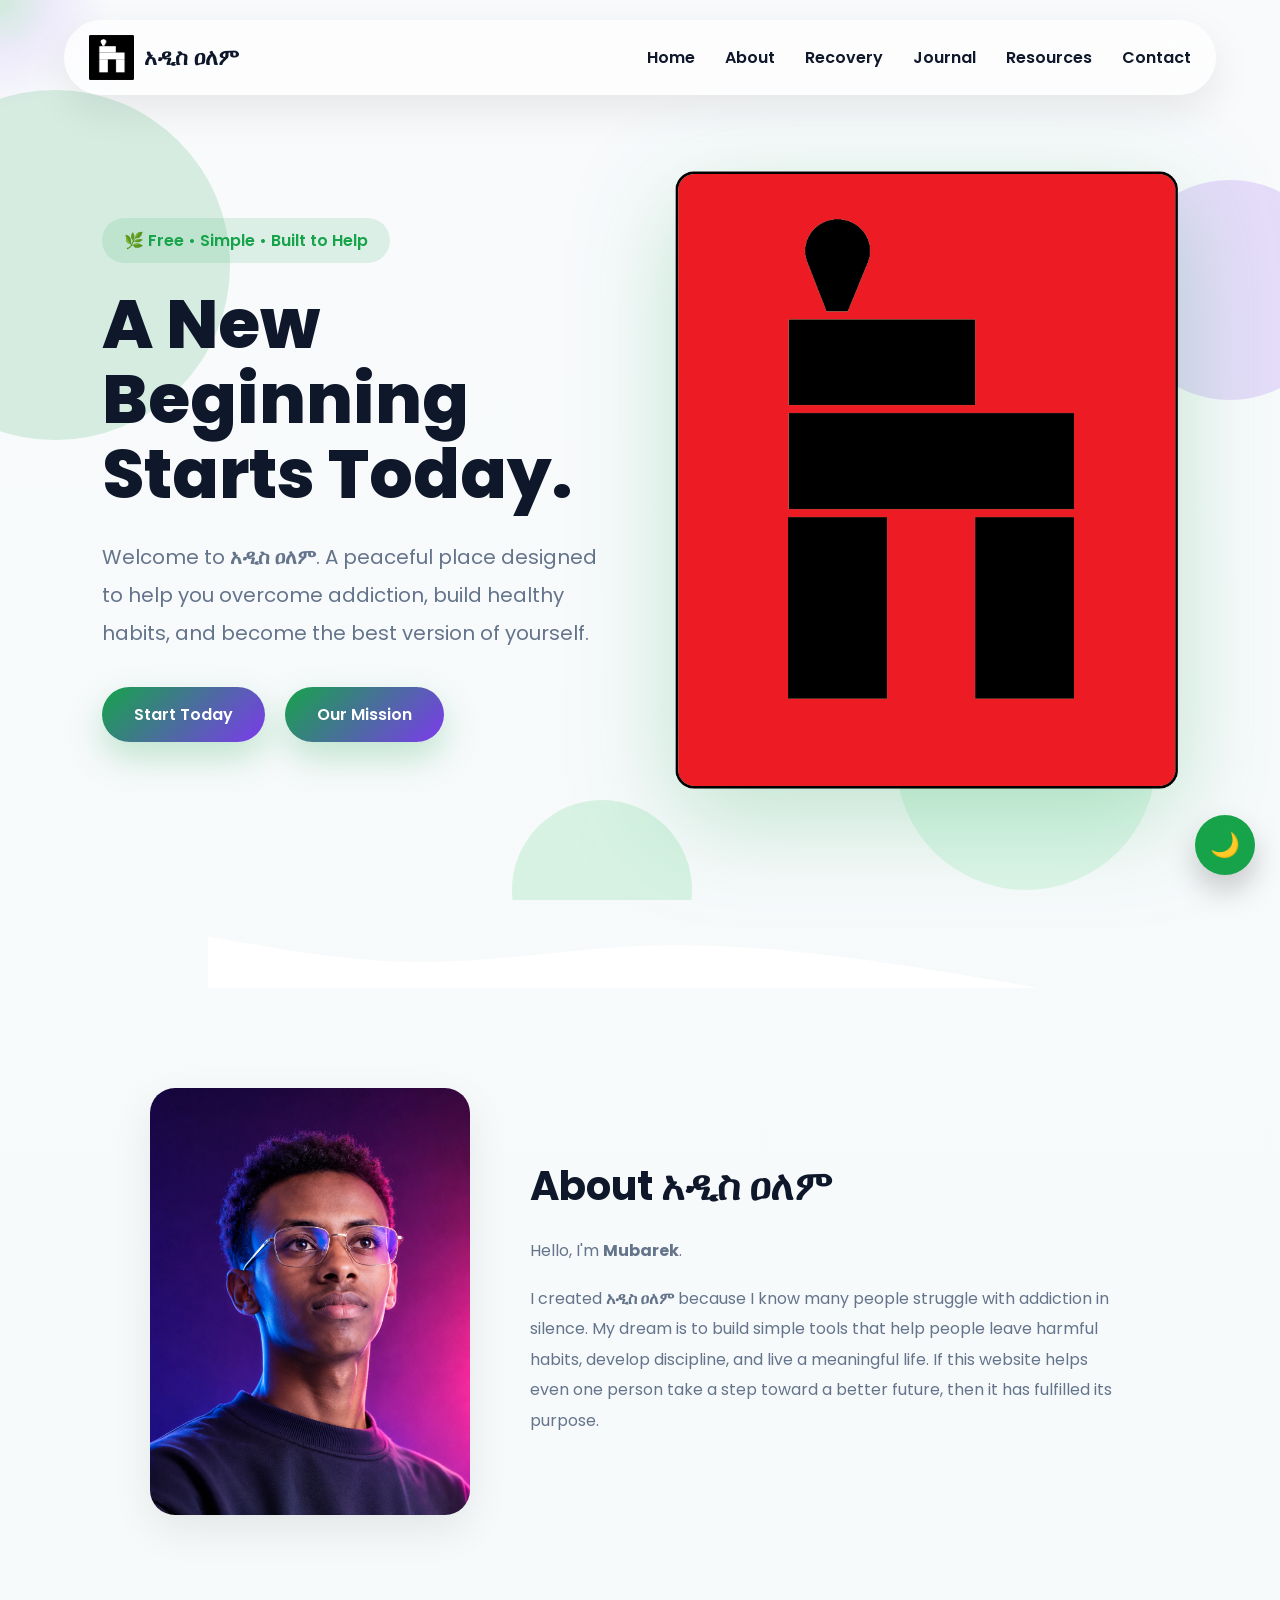
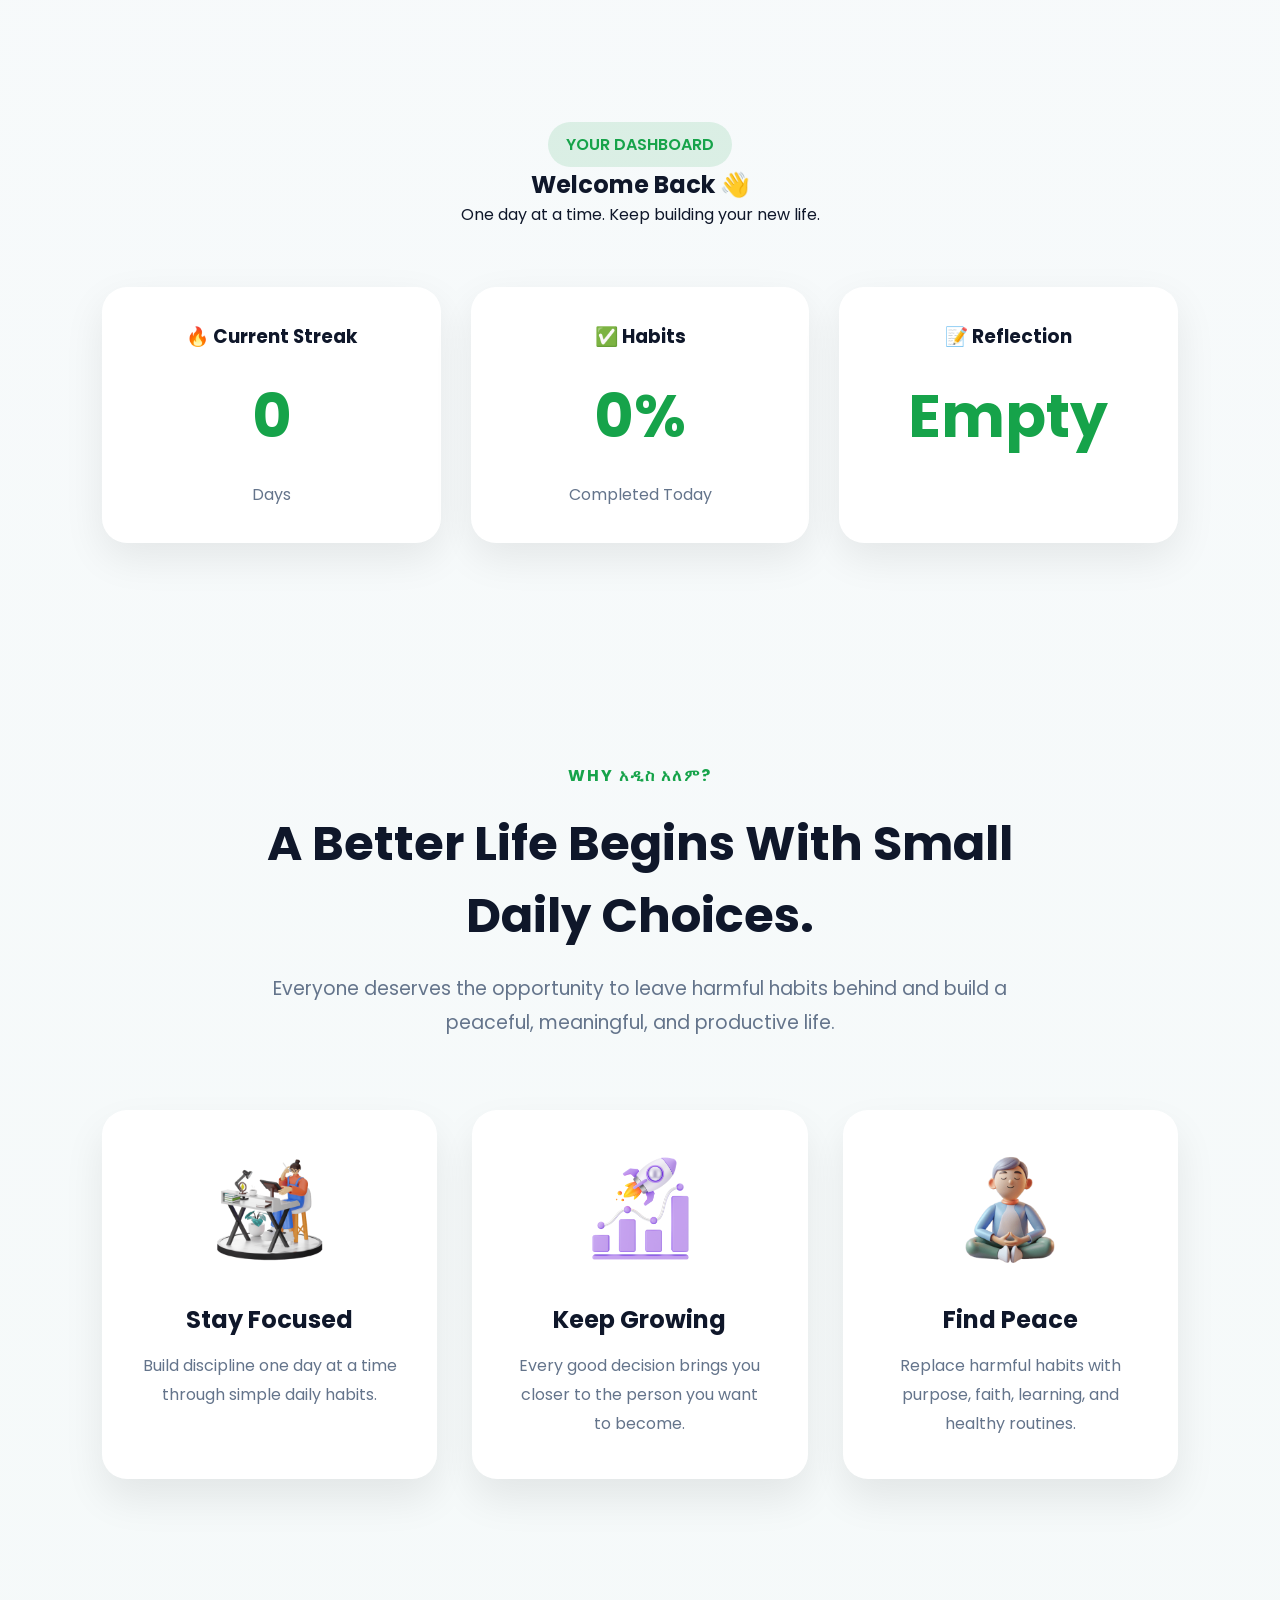
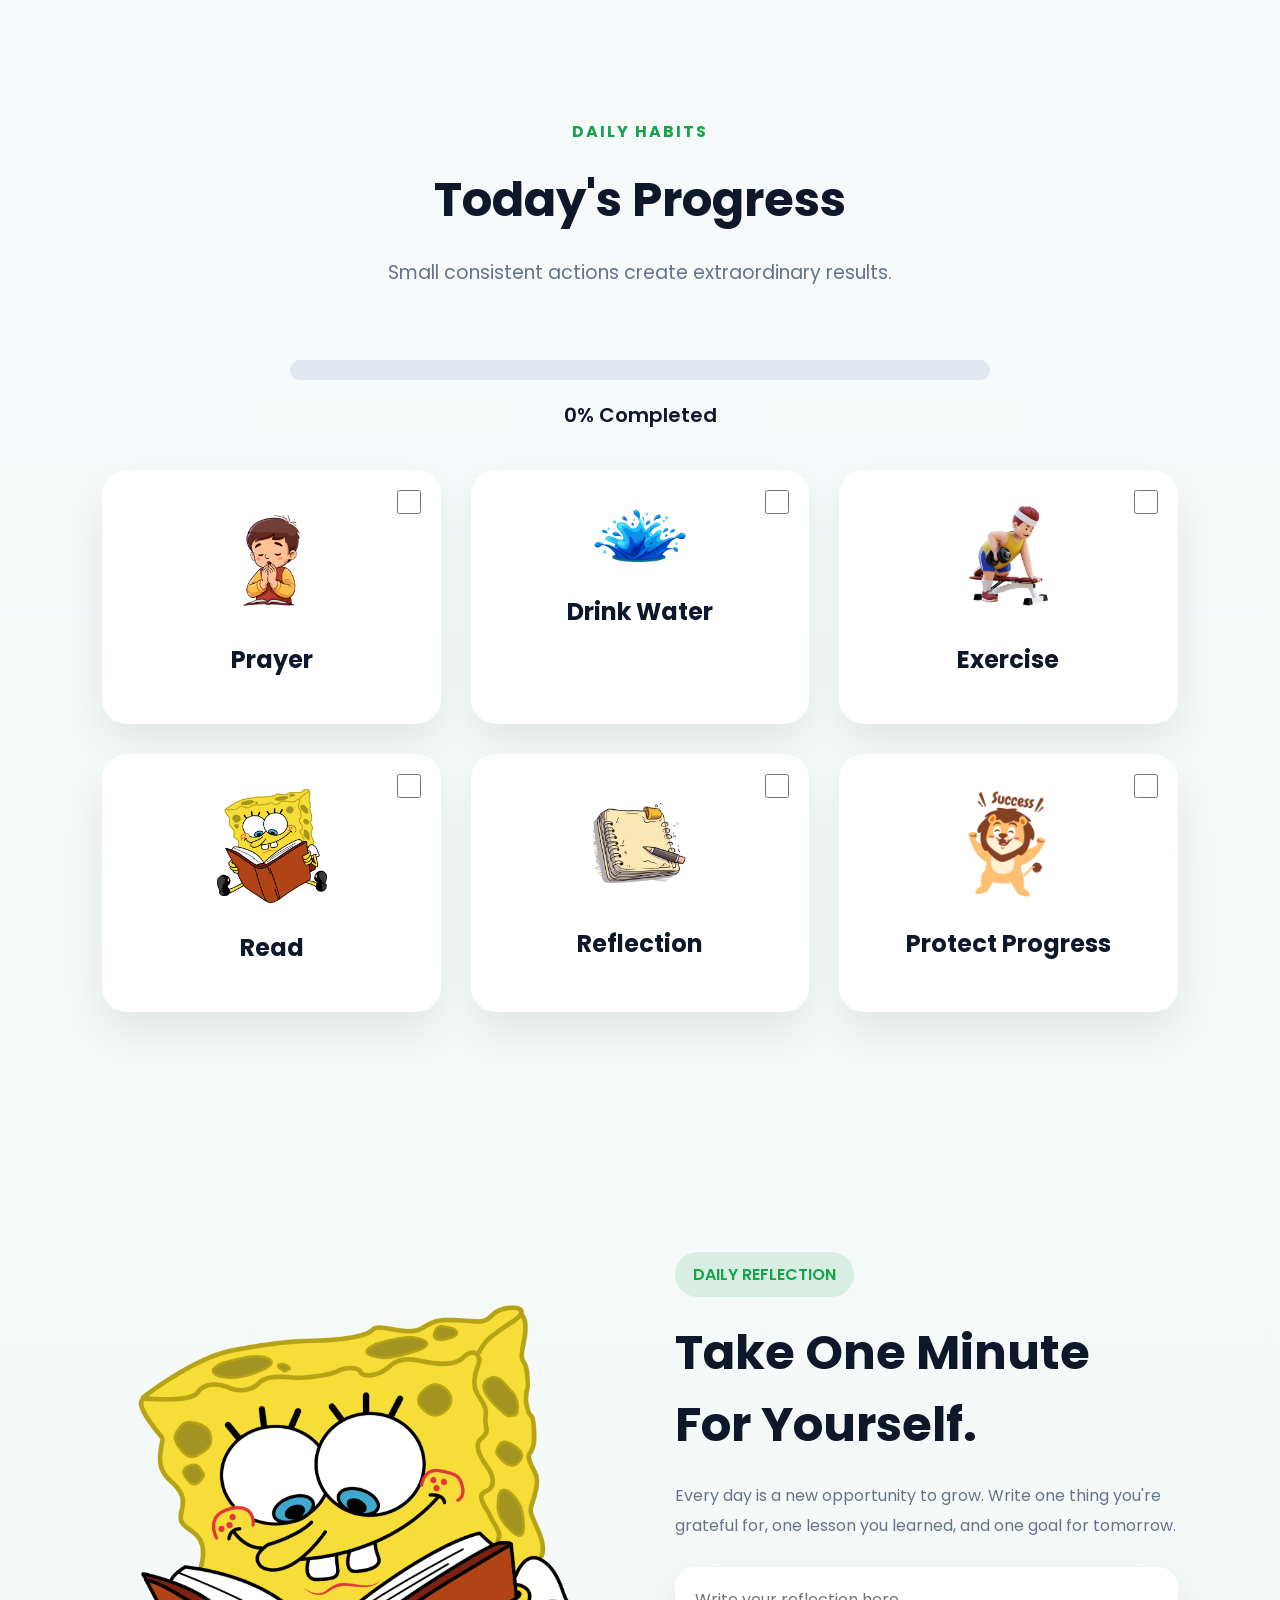
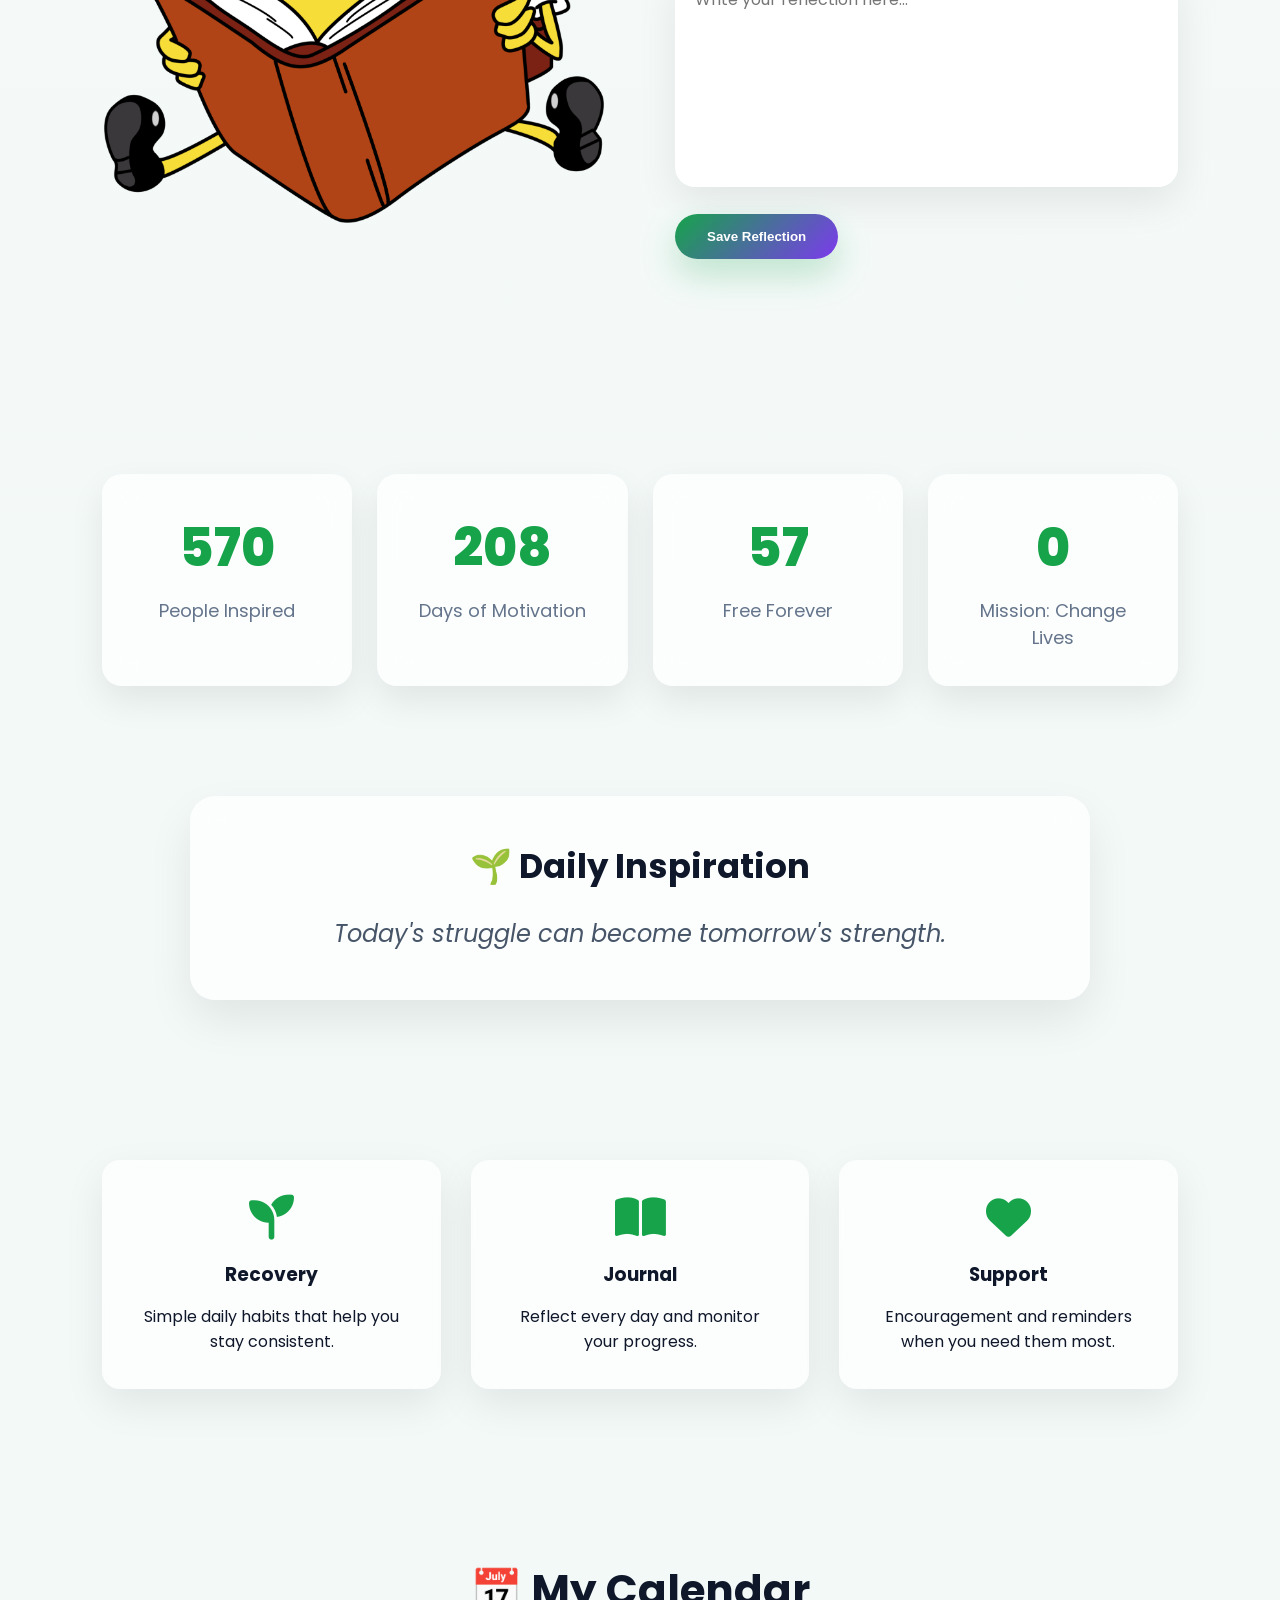
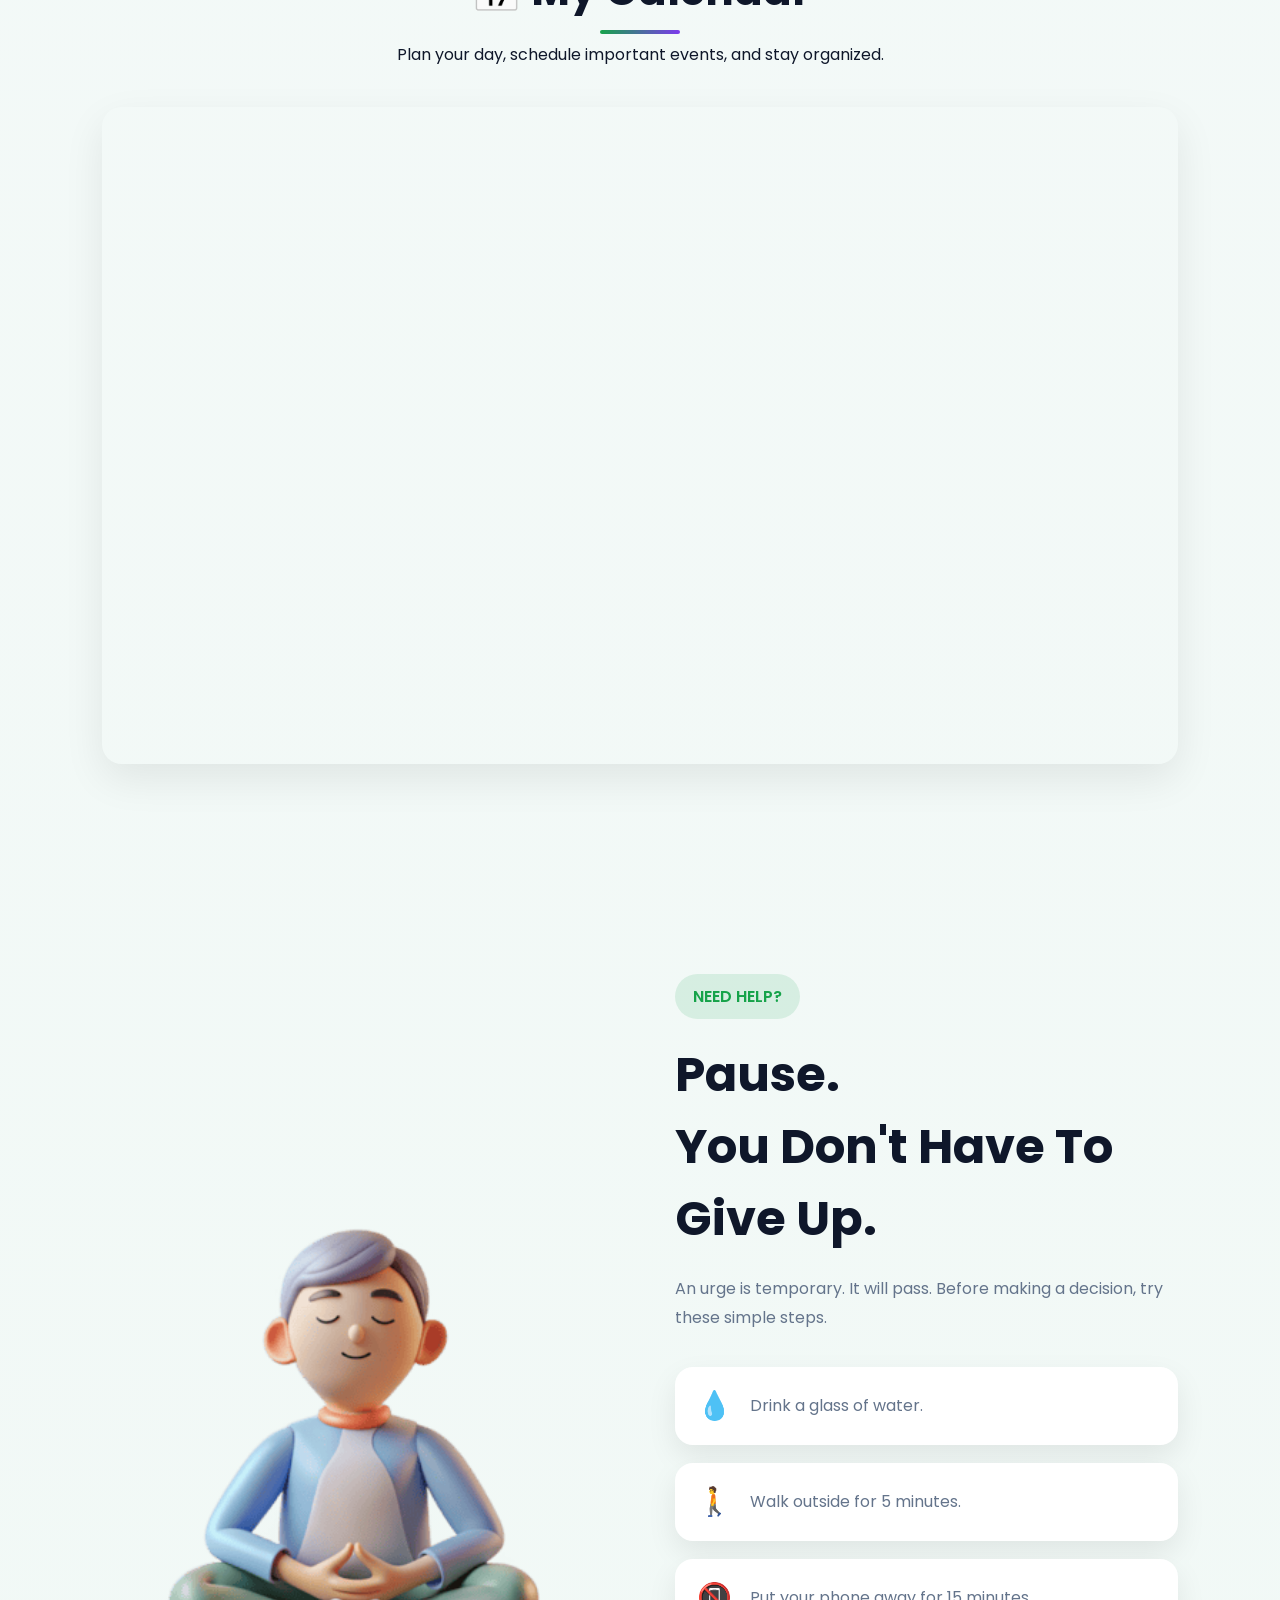
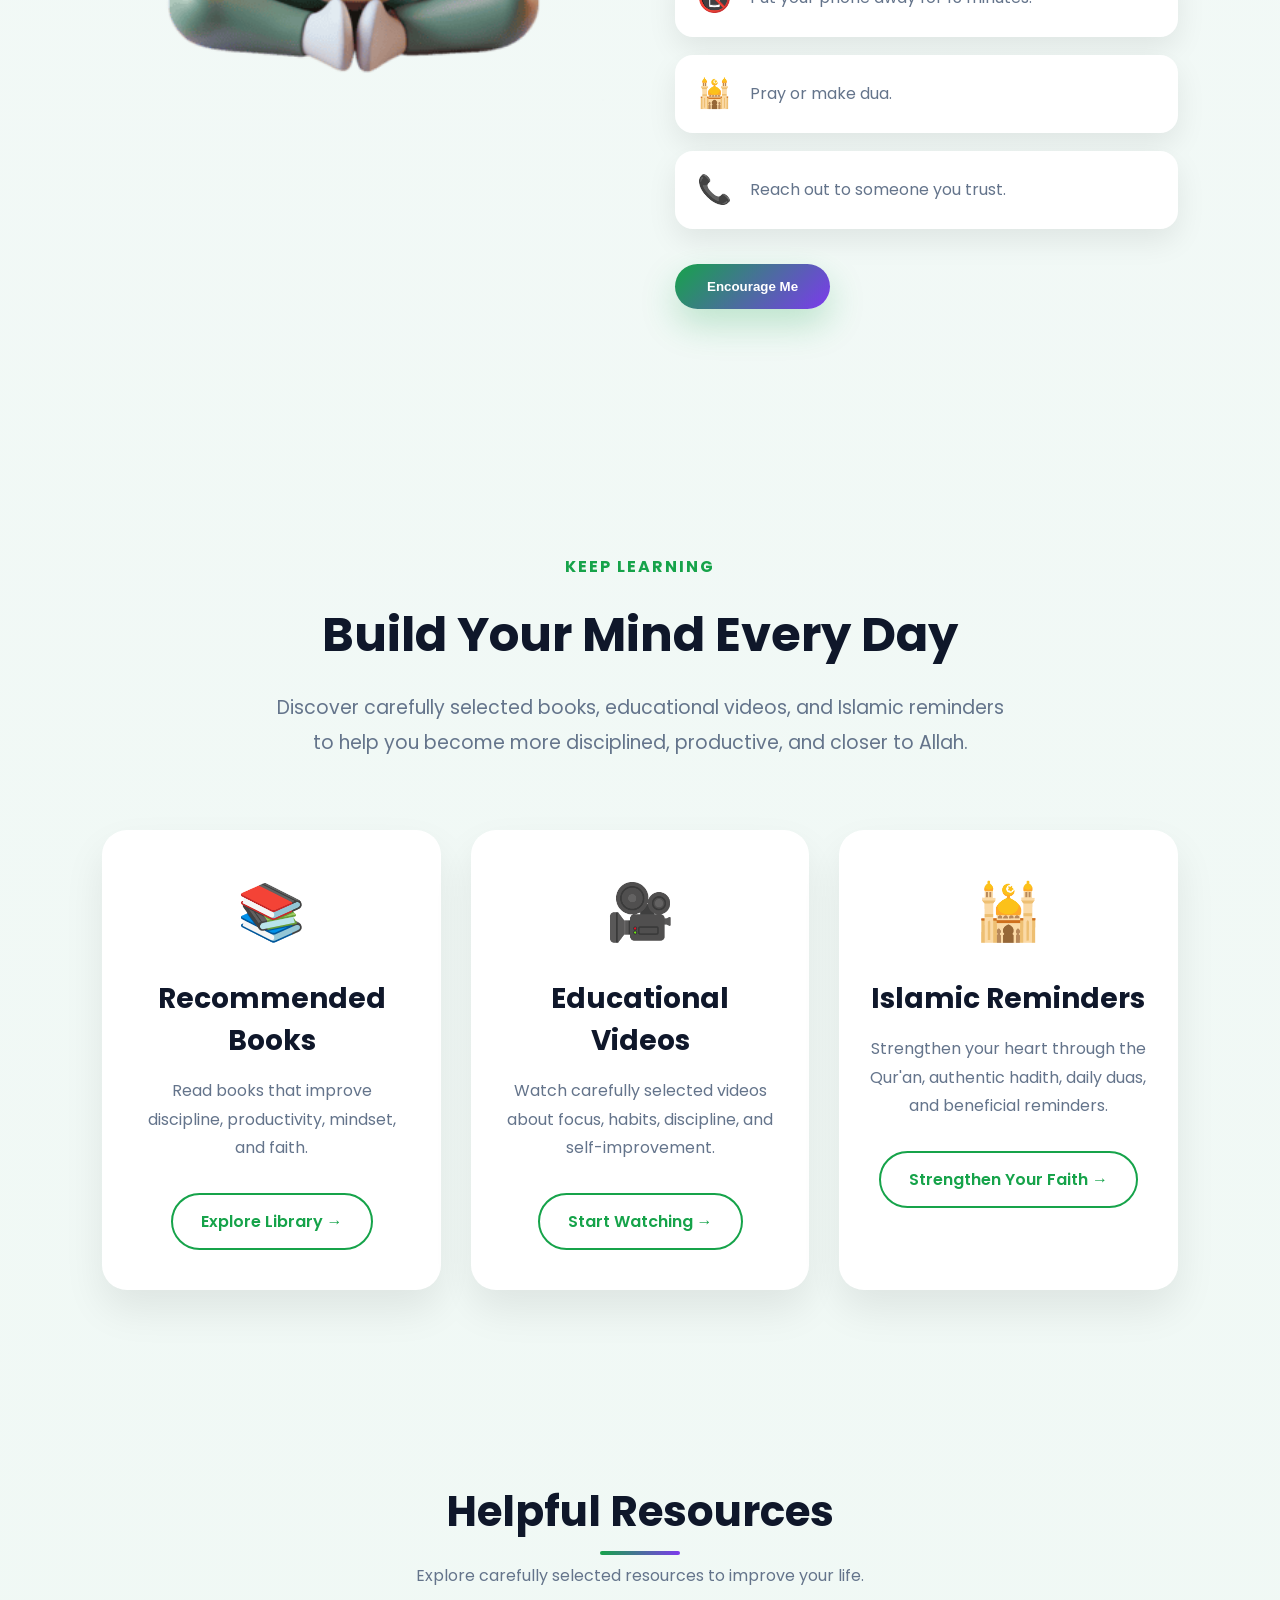
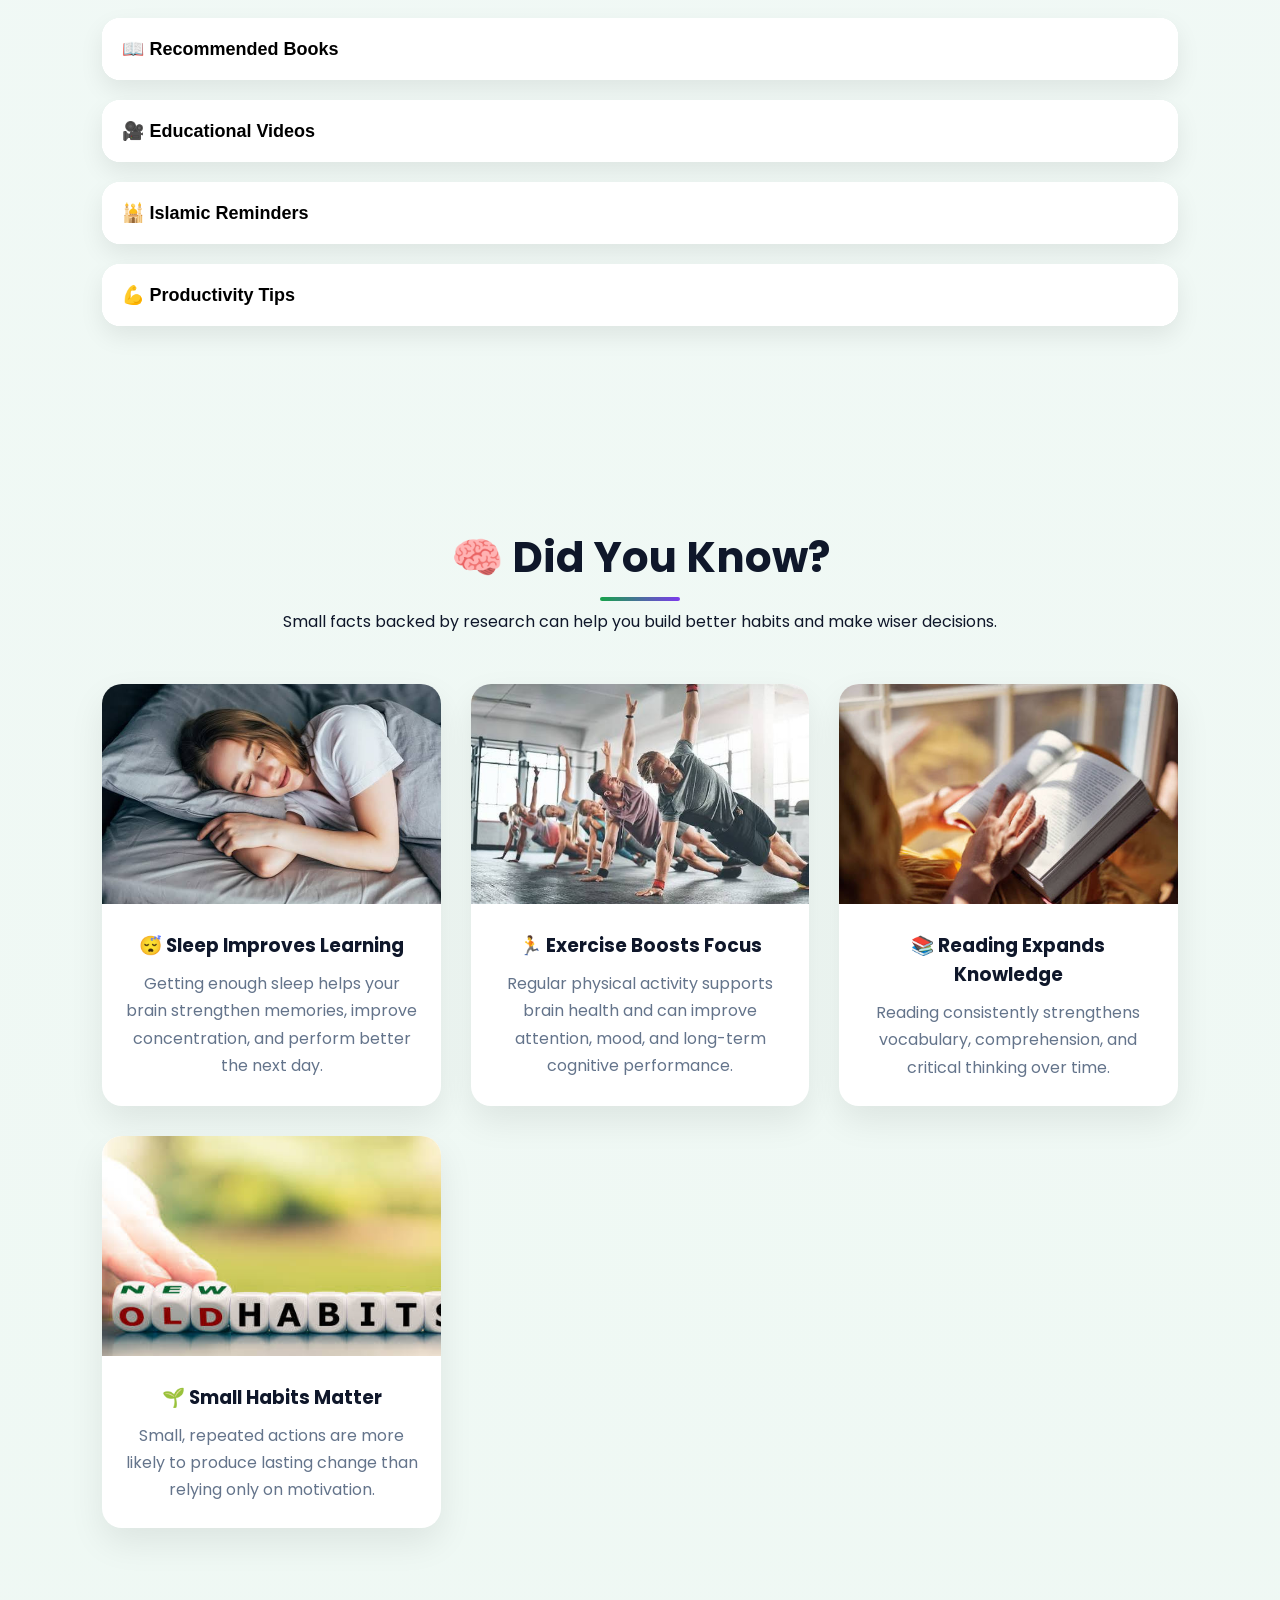
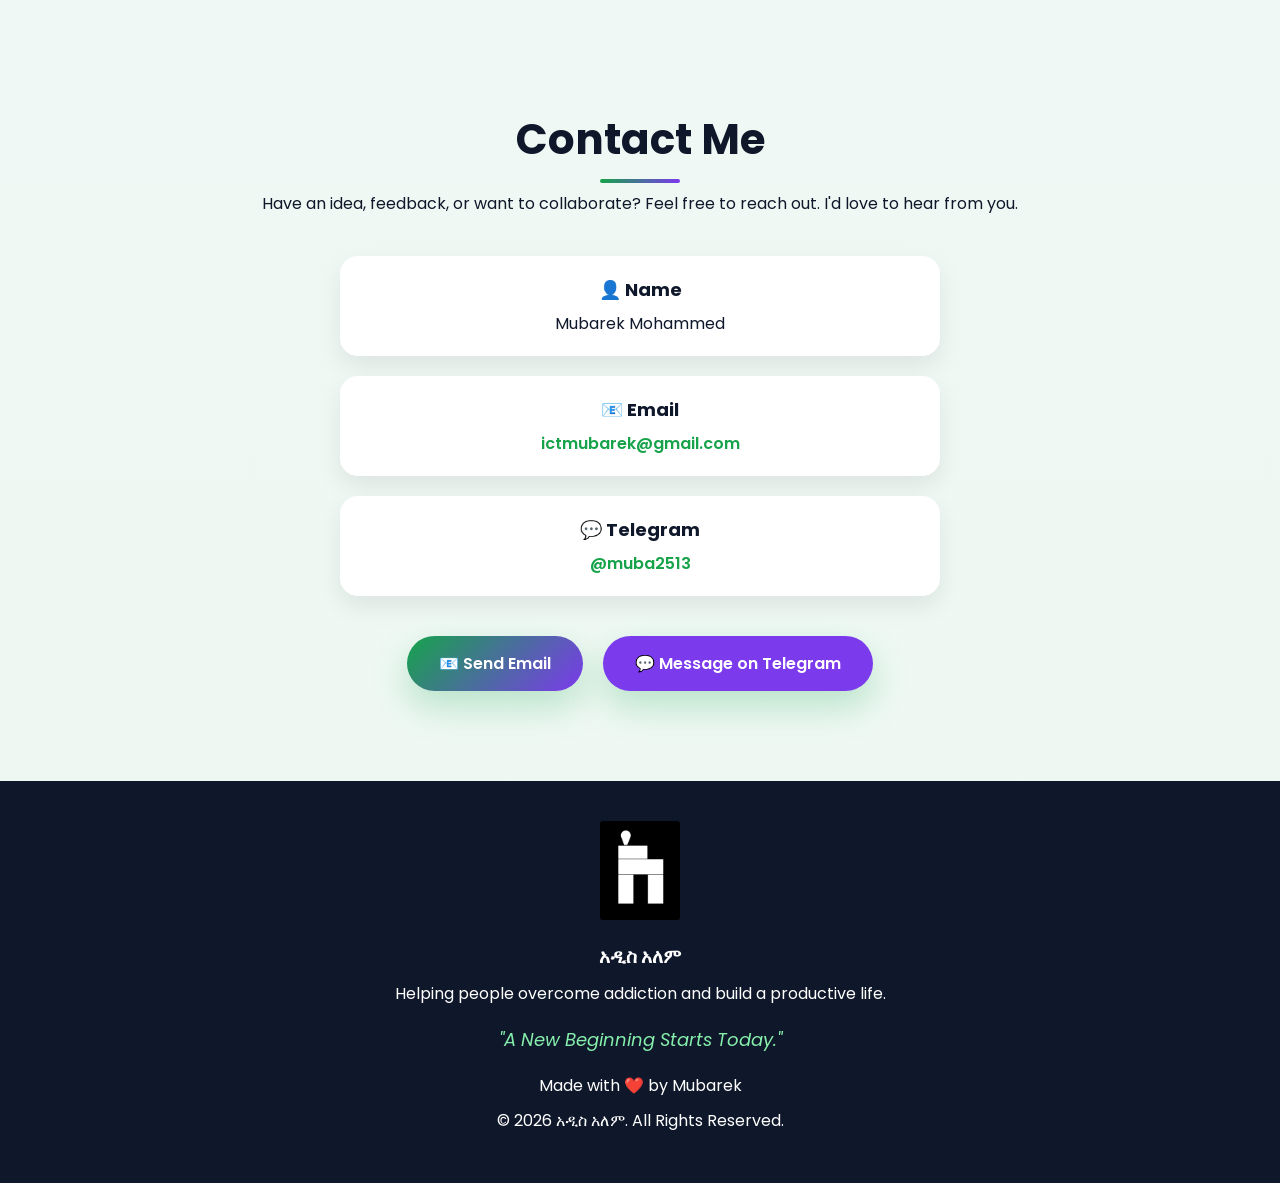
==== commit 5ab3fe00: "Update index.html" ====
--- a/index.html
+++ b/index.html
@@ -819,8 +819,70 @@
     </div>
 
 </section>
-
-<!--================ CONTACT ================-->
+<!--================ DID YOU KNOW ================-->
+
+<section id="research" class="simple-section">
+
+    <h2>🧠 Did You Know?</h2>
+
+    <p class="section-subtitle">
+        Small facts backed by research can help you build better habits and make wiser decisions.
+    </p>
+
+    <div class="research-grid">
+
+        <div class="research-card">
+
+            <img src="images/research/sleep.jpg" alt="Sleep">
+
+            <h3>😴 Sleep Improves Learning</h3>
+
+            <p>
+                Getting enough sleep helps your brain strengthen memories, improve concentration, and perform better the next day.
+            </p>
+
+        </div>
+
+        <div class="research-card">
+
+            <img src="images/research/exercise.jpg" alt="Exercise">
+
+            <h3>🏃 Exercise Boosts Focus</h3>
+
+            <p>
+                Regular physical activity supports brain health and can improve attention, mood, and long-term cognitive performance.
+            </p>
+
+        </div>
+
+        <div class="research-card">
+
+            <img src="images/research/reading.jpg" alt="Reading">
+
+            <h3>📚 Reading Expands Knowledge</h3>
+
+            <p>
+                Reading consistently strengthens vocabulary, comprehension, and critical thinking over time.
+            </p>
+
+        </div>
+
+        <div class="research-card">
+
+            <img src="images/research/habits.jpg" alt="Habits">
+
+            <h3>🌱 Small Habits Matter</h3>
+
+            <p>
+                Small, repeated actions are more likely to produce lasting change than relying only on motivation.
+            </p>
+
+        </div>
+
+    </div>
+
+</section>
+    <!--================ CONTACT ================-->
 
 <section id="contact" class="simple-section">
 
@@ -870,69 +932,6 @@
     </div>
 
 </section>
-<!--================ DID YOU KNOW ================-->
-
-<section id="research" class="simple-section">
-
-    <h2>🧠 Did You Know?</h2>
-
-    <p class="section-subtitle">
-        Small facts backed by research can help you build better habits and make wiser decisions.
-    </p>
-
-    <div class="research-grid">
-
-        <div class="research-card">
-
-            <img src="images/research/sleep.jpg" alt="Sleep">
-
-            <h3>😴 Sleep Improves Learning</h3>
-
-            <p>
-                Getting enough sleep helps your brain strengthen memories, improve concentration, and perform better the next day.
-            </p>
-
-        </div>
-
-        <div class="research-card">
-
-            <img src="images/research/exercise.jpg" alt="Exercise">
-
-            <h3>🏃 Exercise Boosts Focus</h3>
-
-            <p>
-                Regular physical activity supports brain health and can improve attention, mood, and long-term cognitive performance.
-            </p>
-
-        </div>
-
-        <div class="research-card">
-
-            <img src="images/research/reading.jpg" alt="Reading">
-
-            <h3>📚 Reading Expands Knowledge</h3>
-
-            <p>
-                Reading consistently strengthens vocabulary, comprehension, and critical thinking over time.
-            </p>
-
-        </div>
-
-        <div class="research-card">
-
-            <img src="images/research/habits.jpg" alt="Habits">
-
-            <h3>🌱 Small Habits Matter</h3>
-
-            <p>
-                Small, repeated actions are more likely to produce lasting change than relying only on motivation.
-            </p>
-
-        </div>
-
-    </div>
-
-</section>
 
 <!--================ FOOTER ================-->
 
@@ -968,13 +967,7 @@
 
 </footer>
 <script src="js/app.js"></script>
-<!--================ EMERGENCY BUTTON ================-->
-
-<button id="helpButton" class="help-button">
-
-🆘 Need Help?
-
-</button>
+
 
 <!--================ EMERGENCY MODAL ================-->
 
@@ -1058,4 +1051,4 @@
 </div>
 </body>
 
-</html>+</html>
